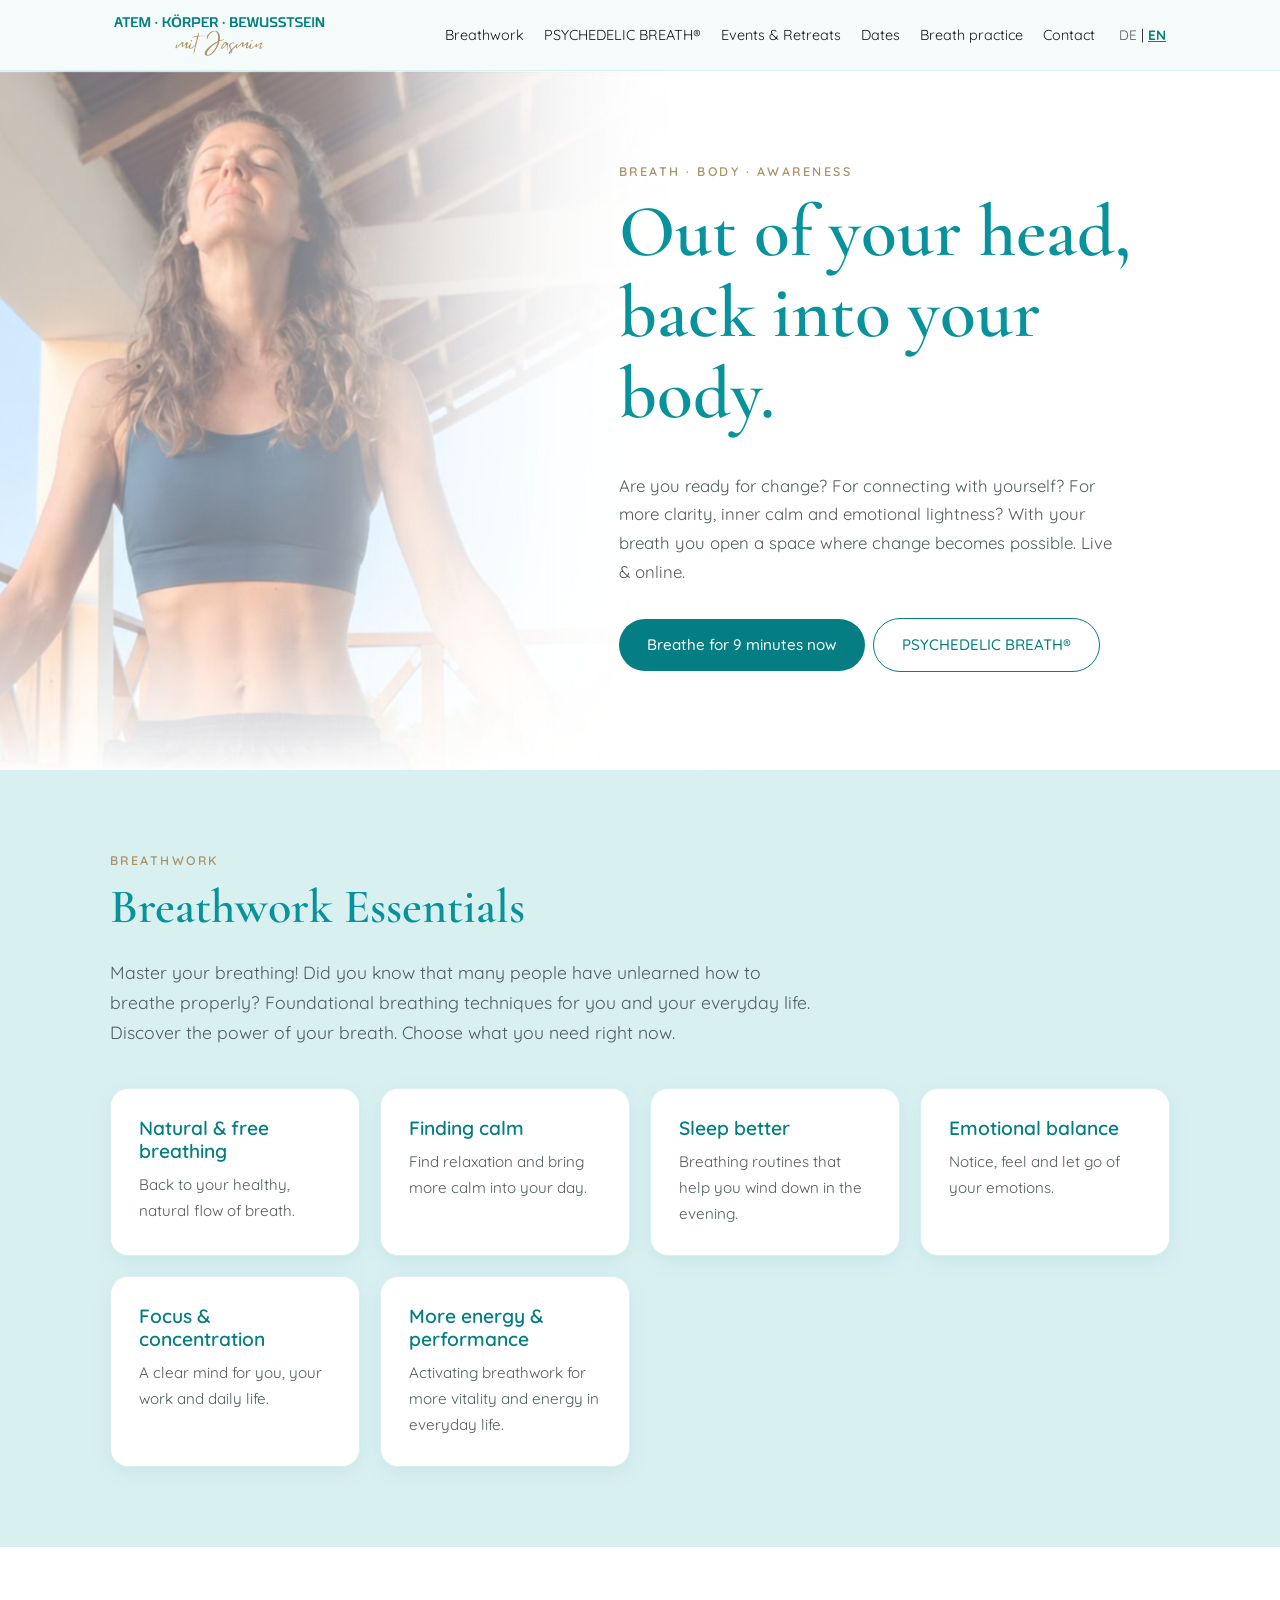
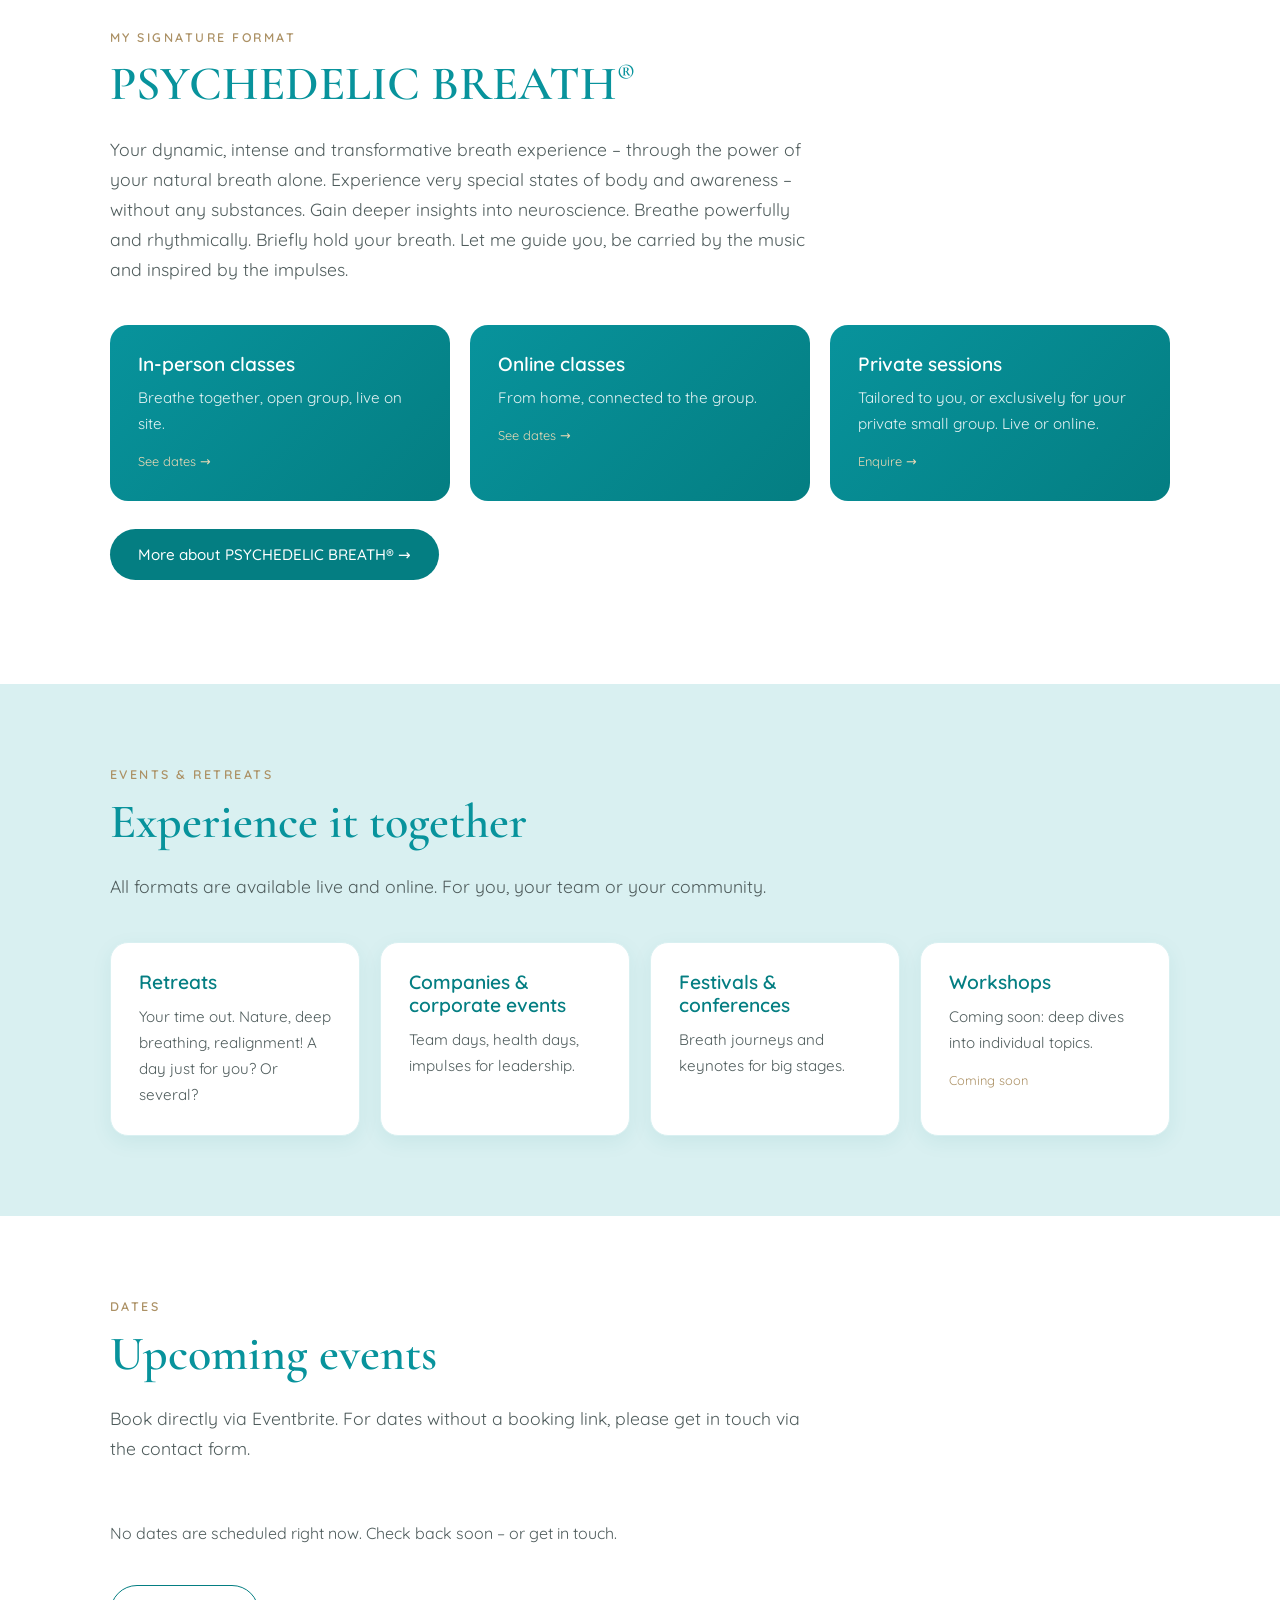
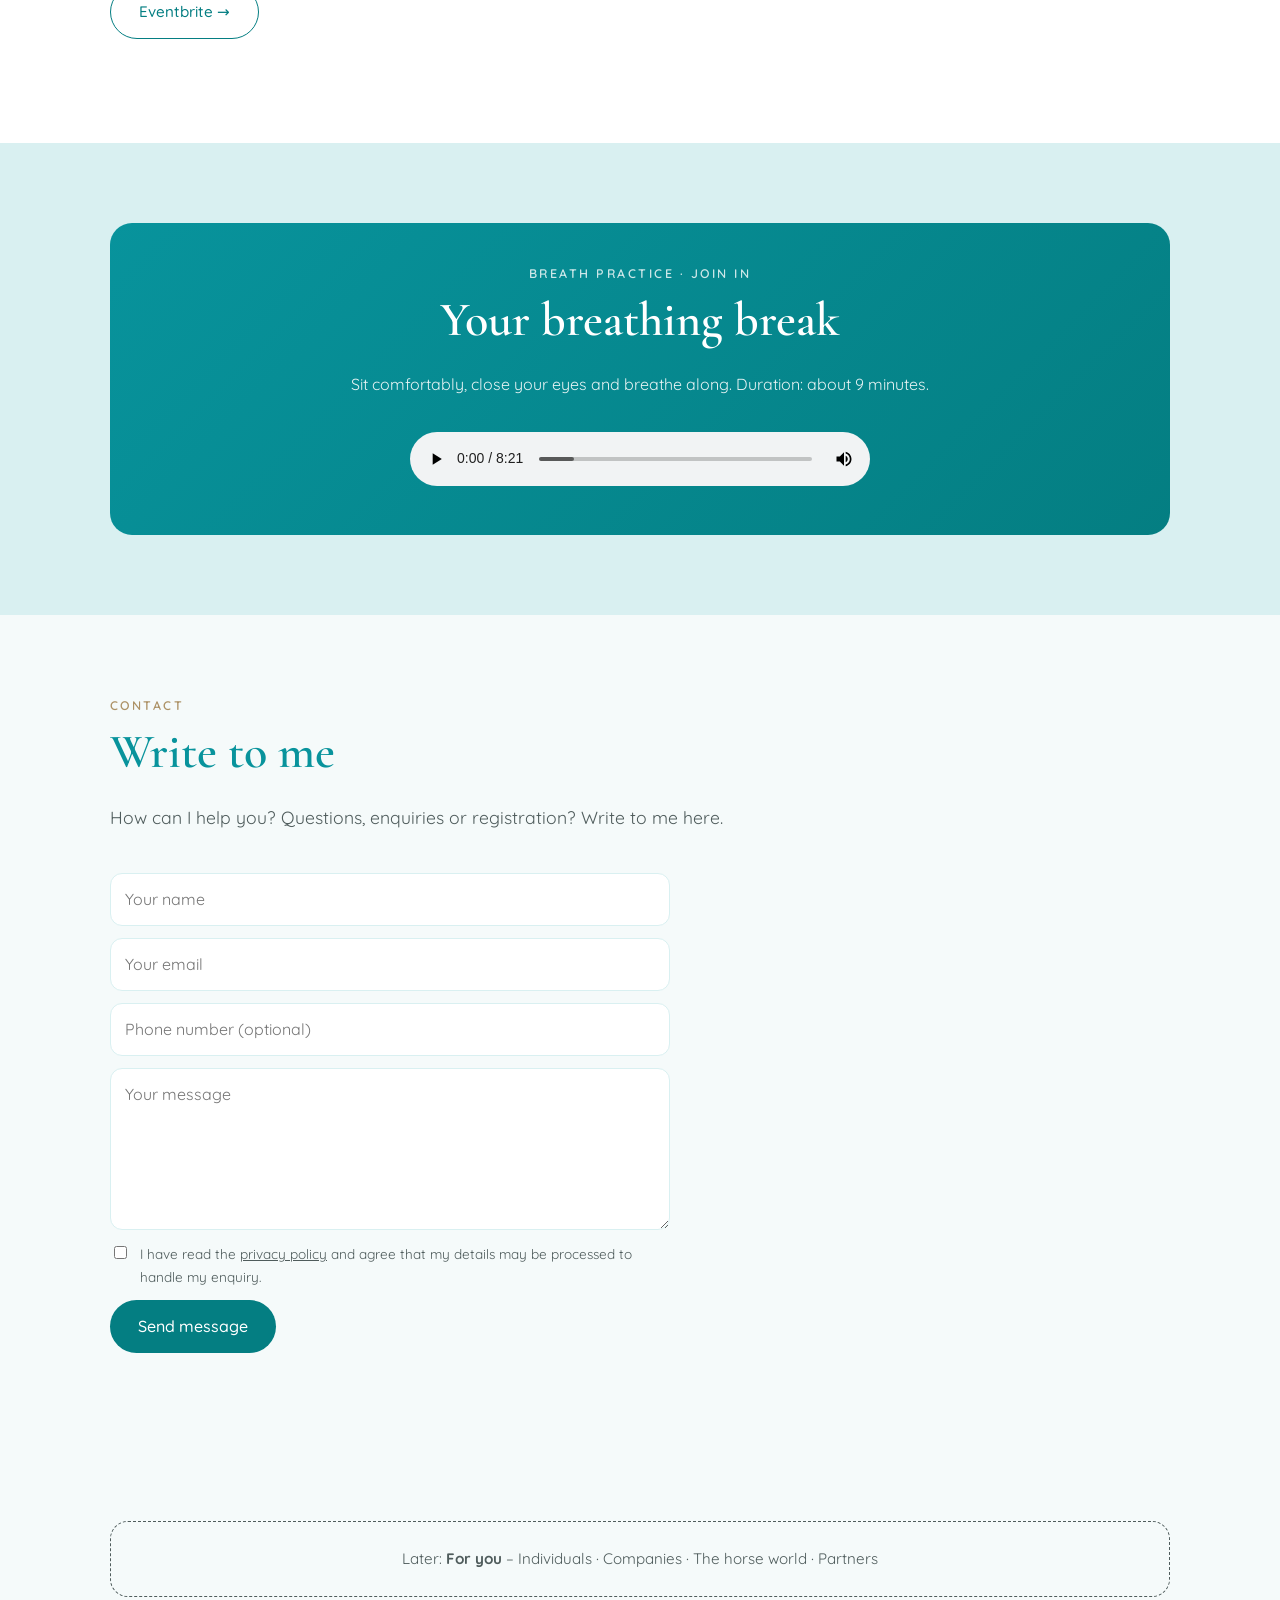
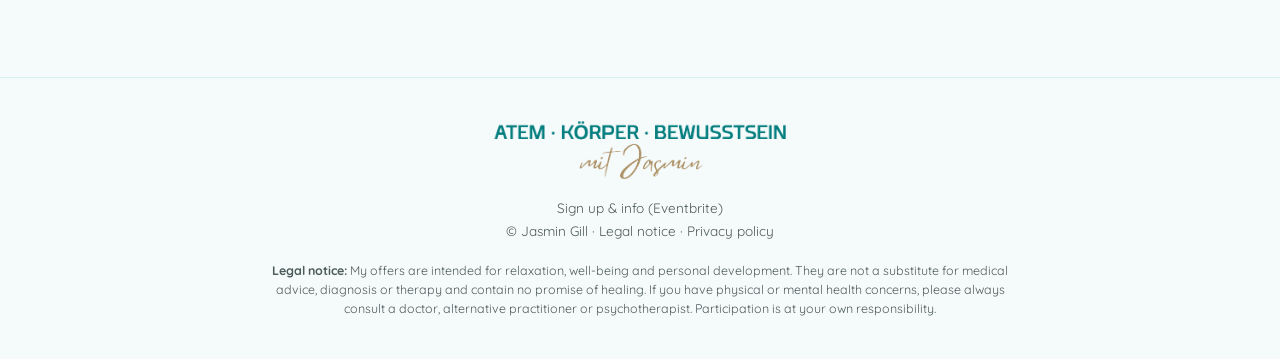
==== index.html @ 80bd42da "Add files via upload" ====
<!DOCTYPE html>
<html lang="de">
<head>
<meta charset="utf-8">
<meta name="viewport" content="width=device-width, initial-scale=1, viewport-fit=cover">
<title>Jasmin Gill · Breathwork & PSYCHEDELIC BREATH®</title>
<link href="https://fonts.googleapis.com/css2?family=Cormorant+Garamond:ital,wght@0,500;0,600;0,700;1,500&family=Quicksand:wght@400;500;600;700&family=Herr+Von+Muellerhoff&display=swap" rel="stylesheet">
<link rel="stylesheet" href="style.css">
</head>
<body>
<header><nav>
  <a href="#top"><img class="logo-img" src="images/logo.svg" alt="Atem · Körper · Bewusstsein mit Jasmin"></a>
  <ul>
    <li><a href="#breathwork" data-i="n1">Breathwork</a></li>
    <li><a href="psychedelic-breath.html">PSYCHEDELIC BREATH®</a></li>
    <li><a href="#events" data-i="n3">Events & Retreats</a></li>
    <li><a href="#termine" data-i="n6">Termine</a></li>
    <li><a href="#atempraxis" data-i="n4">Atempraxis</a></li>
    <li><a href="#kontakt" data-i="n5">Kontakt</a></li>
    <li class="langs"><button data-l="de">DE</button>|<button data-l="en">EN</button></li>
  </ul>
</nav></header>

<div class="herowrap" id="top"><div class="hero"><div>
  <div class="eyebrow" data-i="h0">Atem · Körper · Bewusstsein</div>
  <h1 data-i="h1">Aus dem Kopf zurück<br>in den Körper.</h1>
  <p data-i="h2">Du bist bereit für Veränderung? Für Verbindung mit dir selbst? Für mehr Klarheit, innere Ruhe und emotionale Leichtigkeit? Mit deinem Atem öffnest du einen Raum wo Veränderung möglich wird. Live &amp; online.</p>
  <a class="btn" href="#atempraxis" data-i="h3">Jetzt 9 Minuten atmen</a><a class="btn alt" href="#pb">PSYCHEDELIC BREATH®</a>
</div></div></div>

<div class="band" id="breathwork"><section>
  <div class="eyebrow">Breathwork</div>
  <h2 data-i="b1">Breathwork Essentials</h2>
  <p class="lead" data-i="b2">Meistere deine Atmung! Wusstest du, dass viele Menschen verlernt haben richtig zu atmen? Basis-Atemtechniken für dich und deinen Alltag. Entdecke die Kraft deiner Atmung. Wähle, was du gerade brauchst.</p>
  <div class="grid">
    <a class="card light" href="#"><h3 data-i="c1t">Natürlich &amp; frei atmen</h3><p data-i="c1p">Zurück zu deinem gesunden &amp; natürlichen Atemfluss.</p></a>
    <a class="card light" href="#"><h3 data-i="c2t">Ruhe finden</h3><p data-i="c2p">Mehr Entspannung und Ruhe für deinen Alltag.</p></a>
    <a class="card light" href="#"><h3 data-i="c3t">Besser schlafen</h3><p data-i="c3p">Atemroutinen, die dich am Abend zur Ruhe kommen lassen.</p></a>
    <a class="card light" href="#"><h3 data-i="c4t">Emotionale Balance</h3><p data-i="c4p">Deine Gefühle wahrnehmen, fühlen und loslassen.</p></a>
    <a class="card light" href="#"><h3 data-i="c5t">Fokus &amp; Konzentration</h3><p data-i="c5p">Klarer Kopf für Dich, deine Arbeit und den Alltag.</p></a>
    <a class="card light" href="#"><h3 data-i="c6t">Mehr Energie &amp; Leistung</h3><p data-i="c6p">Aktivierende Atmung für mehr Vitalität und Energie im Alltag.</p></a>
  </div>
</section></div>

<div class="white" id="pb"><section>
  <div class="eyebrow" data-i="p0">Mein Signature-Format</div>
  <h2>PSYCHEDELIC BREATH<sup style="font-size:.5em">®</sup></h2>
  <p class="lead" data-i="p1">Dein dynamisches, intensives &amp; transformierendes Atemerlebnis – nur durch die Kraft Deines natürlichen Atems. Ohne Substanzen ganz besondere Körper- &amp; Bewusstseinszustände erleben. Erfahre tiefere Einblicke in die Neurowissenschaft. Atme kraftvoll &amp; rhythmisch. Halte den Atem kurz an. Lass dich von mir führen, von der Musik tragen &amp; den Impulsen inspirieren.</p>
  <div class="grid">
    <a class="card" href="psychedelic-breath.html"><h3 data-i="p2t">In-Person Klassen</h3><p data-i="p2p">Gemeinsam atmen, offene Gruppe, live vor Ort.</p><small data-i="p2s">Termine ansehen →</small></a>
    <a class="card" href="psychedelic-breath.html"><h3 data-i="p3t">Online Klassen</h3><p data-i="p3p">Von zu Hause, mit der Gruppe verbunden.</p><small data-i="p3s">Termine ansehen →</small></a>
    <a class="card" href="psychedelic-breath.html"><h3 data-i="p4t">Private Sessions</h3><p data-i="p4p">Ganz auf dich zugeschnitten oder exklusiv für deine private Kleingruppe. Live oder online.</p><small data-i="p4s">Anfragen →</small></a>
  </div>
<p style="margin-top:28px"><a class="btn" href="psychedelic-breath.html" data-i="pm">Mehr zu PSYCHEDELIC BREATH® →</a></p>
</section></div>

<div class="band" id="events"><section>
  <div class="eyebrow" data-i="e0">Events & Retreats</div>
  <h2 data-i="e1">Gemeinsam erleben</h2>
  <p class="lead" data-i="e2">Alle Formate gibt es live und online. Für dich, dein Team oder deine Community.</p>
  <div class="grid">
    <a class="card light" href="#"><h3>Retreats</h3><p data-i="e3">Deine Auszeit. Natur, tiefes Atmen, Neuausrichtung! Ein Tag nur für Dich! Oder gleich mehrere?</p></a>
    <a class="card light" href="#"><h3 data-i="e4t">Unternehmen &amp; Firmen-Events</h3><p data-i="e4p">Teamtage, Gesundheitstage, Impulse für Führung.</p></a>
    <a class="card light" href="#"><h3 data-i="e5t">Festivals &amp; Konferenzen</h3><p data-i="e5p">Atemreisen und Keynotes für große Bühnen.</p></a>
    <a class="card light" href="#"><h3>Workshops</h3><p data-i="e6p">Bald: Vertiefungen zu einzelnen Themen.</p><small data-i="e6s">Demnächst</small></a>
  </div>
</section></div>

<div class="white" id="termine"><section>
  <div class="eyebrow" data-i="t0">Termine</div>
  <h2 data-i="t1">Nächste Veranstaltungen</h2>
  <p class="lead" data-i="t2">Buchen kannst du direkt über Eventbrite. Bei Terminen ohne Buchungslink melde dich über das Kontaktformular.</p>
  <div class="termine" id="termine-list"></div>
  <p style="margin-top:22px"><a class="btn alt" href="https://jasmingill.eventbrite.com" target="_blank" rel="noopener">Eventbrite →</a></p>
</section></div>

<div class="band" id="atempraxis"><section>
  <div class="player">
    <div class="eyebrow" style="color:#fff;opacity:.8" data-i="a0">Atempraxis · Zum Mitmachen</div>
    <h2 data-i="a1">Deine Atempause</h2>
    <p data-i="a2">Setz dich bequem hin, schließe die Augen und atme mit. Dauer: ca. 9 Minuten.</p>
    <!-- Datei atempause.mp3 ins Repository hochladen -->
    <audio id="au" controls controlsList="nodownload noplaybackrate" oncontextmenu="return false" preload="none" src="atempause.mp3"></audio>
  </div>
</section></div>

<section id="kontakt">
  <div class="eyebrow" data-i="k0">Kontakt</div>
  <h2 data-i="k0b">Schreib mir</h2>
  <p class="lead" data-i="k1">Wie kann ich dir helfen? Fragen, Anfragen oder Anmeldung? Schreib mir hier.</p>
  <!-- Formular-Dienst: ersetze DEINE-FORM-ID (siehe Anleitung im Chat) -->
  <form class="kontakt" action="https://formspree.io/f/DEINE-FORM-ID" method="POST">
    <input name="name" required data-ph="Dein Name" data-ph-en="Your name" placeholder="Dein Name">
    <input name="email" type="email" required data-ph="Deine E-Mail" data-ph-en="Your email" placeholder="Deine E-Mail">
    <input name="phone" type="tel" data-ph="Telefonnummer (optional)" data-ph-en="Phone number (optional)" placeholder="Telefonnummer (optional)">
    <textarea id="msg" name="message" rows="5" required data-ph="Deine Nachricht" data-ph-en="Your message" placeholder="Deine Nachricht"></textarea>
    <label class="consent"><input type="checkbox" name="consent" required><span data-i="k5">Ich habe die <a href="datenschutz.html">Datenschutzerklärung</a> gelesen und bin damit einverstanden, dass meine Angaben zur Bearbeitung meiner Anfrage verarbeitet werden.</span></label>
    <button class="btn" type="submit" data-i="k4">Nachricht senden</button>
  </form>
</section>

<section><div class="later" data-i="l0">Später: <strong>Für dich</strong> – Privatpersonen · Unternehmen · Pferdewelt · Partner</div></section>

<footer>
  <img class="logo-img" src="images/logo.svg" alt="Atem · Körper · Bewusstsein mit Jasmin">
  <a href="https://jasmingill.eventbrite.com" data-i="f1">Anmelden &amp; Infos (Eventbrite)</a><br>
  © Jasmin Gill · <a href="impressum.html" data-i="fi">Impressum</a> · <a href="datenschutz.html" data-i="fd">Datenschutz</a>
  <p class="disclaimer" data-i="dis"><strong>Rechtlicher Hinweis:</strong> Meine Angebote dienen der Entspannung, dem Wohlbefinden und der persönlichen Weiterentwicklung. Sie ersetzen keine medizinische Beratung, Diagnose oder Therapie und enthalten kein Heilversprechen. Bei körperlichen oder psychischen Beschwerden wende dich bitte an eine Ärztin / einen Arzt, Heilpraktiker/in oder Psychotherapeut/in. Die Teilnahme erfolgt in Eigenverantwortung.</p>
</footer>

<script>
window.EN={
n1:"Breathwork",n3:"Events & Retreats",n4:"Breath practice",n5:"Contact",
h0:"Breath · Body · Awareness",h1:"Out of your head,<br>back into your body.",
h2:"Are you ready for change? For connecting with yourself? For more clarity, inner calm and emotional lightness? With your breath you open a space where change becomes possible. Live &amp; online.",
h3:"Breathe for 9 minutes now",
b1:"Breathwork Essentials",b2:"Master your breathing! Did you know that many people have unlearned how to breathe properly? Foundational breathing techniques for you and your everyday life. Discover the power of your breath. Choose what you need right now.",
c1t:"Natural &amp; free breathing",c1p:"Back to your healthy, natural flow of breath.",
c2t:"Finding calm",c2p:"Find relaxation and bring more calm into your day.",
c3t:"Sleep better",c3p:"Breathing routines that help you wind down in the evening.",
c4t:"Emotional balance",c4p:"Notice, feel and let go of your emotions.",
c5t:"Focus &amp; concentration",c5p:"A clear mind for you, your work and daily life.",
c6t:"More energy &amp; performance",c6p:"Activating breathwork for more vitality and energy in everyday life.",
p0:"My signature format",
p1:"Your dynamic, intense and transformative breath experience – through the power of your natural breath alone. Experience very special states of body and awareness – without any substances. Gain deeper insights into neuroscience. Breathe powerfully and rhythmically. Briefly hold your breath. Let me guide you, be carried by the music and inspired by the impulses.",
p2t:"In-person classes",p2p:"Breathe together, open group, live on site.",p2s:"See dates →",
p3t:"Online classes",p3p:"From home, connected to the group.",p3s:"See dates →",
p4t:"Private sessions",p4p:"Tailored to you, or exclusively for your private small group. Live or online.",p4s:"Enquire →",
e0:"Events & Retreats",e1:"Experience it together",e2:"All formats are available live and online. For you, your team or your community.",
e3:"Your time out. Nature, deep breathing, realignment! A day just for you? Or several?",
e4t:"Companies &amp; corporate events",e4p:"Team days, health days, impulses for leadership.",
e5t:"Festivals &amp; conferences",e5p:"Breath journeys and keynotes for big stages.",
e6p:"Coming soon: deep dives into individual topics.",e6s:"Coming soon",
a0:"Breath practice · Join in",a1:"Your breathing break",a2:"Sit comfortably, close your eyes and breathe along. Duration: about 9 minutes.",
l0:"Later: <strong>For you</strong> – Individuals · Companies · The horse world · Partners",
f1:"Sign up &amp; info (Eventbrite)",f2:"Legal notice · Privacy",
k0b:"Write to me",n6:"Dates",t0:"Dates",t1:"Upcoming events",t2:"Book directly via Eventbrite. For dates without a booking link, please get in touch via the contact form.",
k0:"Contact",k1:"How can I help you? Questions, enquiries or registration? Write to me here.",k4:"Send message",pm:"More about PSYCHEDELIC BREATH® →",dis:"<strong>Legal notice:</strong> My offers are intended for relaxation, well-being and personal development. They are not a substitute for medical advice, diagnosis or therapy and contain no promise of healing. If you have physical or mental health concerns, please always consult a doctor, alternative practitioner or psychotherapist. Participation is at your own responsibility.",fi:"Legal notice",fd:"Privacy policy",k5:"I have read the <a href=\"datenschutz.html\">privacy policy</a> and agree that my details may be processed to handle my enquiry."};
</script>
<script src="termine.js"></script>
<script src="app.js"></script>
</body>
</html>
---- style.css ----
/* === FARBEN & SCHRIFTEN HIER ANPASSEN === */
:root{
  --bg:#F5FAFA; --card:#FFFFFF; --text:#191919; --muted:#4F5C5C;
  --main:#02b8c4; --primary:#047e82; --second:#08939c; --accent:#ac9165; --soft:#D9F0F1;
  --f-head:'Cormorant Garamond',Georgia,serif; --f-body:Quicksand,system-ui,sans-serif; --f-script:'Herr Von Muellerhoff','Brush Script MT',cursive;
  box-sizing:border-box; padding-top:env(safe-area-inset-top,0px); padding-bottom:env(safe-area-inset-bottom,0px);
}
@media (prefers-color-scheme:dark){:root:not([data-theme="light"]){--bg:#0F1616;--card:#182121;--text:#EAF2F2;--muted:#9DB0AF;--primary:#3CC6D2;--second:#02b8c4;--accent:#C9AE7D;--soft:#1F2C2D}}
:root[data-theme="dark"]{--bg:#0F1616;--card:#182121;--text:#EAF2F2;--muted:#9DB0AF;--primary:#3CC6D2;--second:#02b8c4;--accent:#C9AE7D;--soft:#1F2C2D}
html{scroll-behavior:smooth;scroll-padding-top:80px}
*{box-sizing:border-box}
body{margin:0;background:var(--bg);color:var(--text);font-family:var(--f-body);line-height:1.7}
h1,h2{font-family:var(--f-head);font-weight:600;color:var(--second);line-height:1.1;margin:0 0 .5em}
h3{font-family:var(--f-body);font-weight:600;line-height:1.2;margin:0 0 .5em}
h1{font-size:clamp(2.6rem,7vw,4.6rem)} h2{font-size:clamp(2rem,4.5vw,3rem)} h3{font-size:1.2rem}
a{color:inherit;text-decoration:none}
header{position:sticky;top:env(safe-area-inset-top,0px);z-index:9;background:var(--bg);border-bottom:1px solid var(--soft)}
nav{max-width:1100px;margin:auto;padding:12px 20px;display:flex;justify-content:space-between;align-items:center;gap:16px;flex-wrap:wrap}
/* LOGO-PLATZHALTER: später durch <img src="logo.svg" alt="Jasmin Gill"> ersetzen */
.lockup{display:flex;flex-direction:column;align-items:flex-start;line-height:1}
.lockup b{font-size:.62rem;font-weight:600;letter-spacing:.22em;color:var(--second)}
.lockup i{font-family:var(--f-script);font-style:normal;font-size:2.4rem;color:var(--accent);margin-top:0}
nav ul{display:flex;gap:20px;list-style:none;margin:0;padding:0;font-size:.9rem;flex-wrap:wrap;align-items:center}
nav ul a:hover{color:var(--accent)}
.langs button{background:none;border:0;font:inherit;font-size:.85rem;color:var(--muted);cursor:pointer;padding:2px 4px}
.langs button.on{color:var(--primary);font-weight:700;text-decoration:underline}
section{max-width:1100px;margin:auto;padding:80px 20px}
.herowrap{background:#fff url(images/hero.jpg) left center/cover no-repeat}
.hero{max-width:1100px;margin:auto;padding:90px 20px;min-height:540px;display:flex;justify-content:flex-end;align-items:center}
.hero>div{width:52%}
.hero h1{color:#08939c}.hero p{color:#4F5C5C;max-width:500px;margin:0 0 32px;font-size:1.05rem}
@media(max-width:760px){.herowrap{background-size:auto 340px;background-position:left top}.hero{display:block;padding-top:310px}.hero>div{width:100%}}
.btn{display:inline-block;background:var(--primary);color:#fff;padding:13px 28px;border-radius:40px;font-weight:500;font-size:.95rem;margin:0 8px 8px 0}
.btn.alt{background:none;border:1px solid var(--primary);color:var(--primary)}
.eyebrow{text-transform:uppercase;letter-spacing:.2em;font-size:.78rem;font-weight:600;color:var(--accent);margin-bottom:10px}
.grid{display:grid;gap:20px;grid-template-columns:repeat(auto-fit,minmax(240px,1fr))}
.card{background:linear-gradient(135deg,#08939c,#047e82);color:#fff;border-radius:18px;padding:28px}
.card h3{color:#fff}
.card p{color:rgba(255,255,255,.9);margin:0;font-size:.95rem}
.card small{display:block;margin-top:14px;color:#EAD9B5;font-size:.8rem}
.band{background:var(--soft)}
.white{background:var(--card)}
.card.light{background:var(--card);color:var(--text);border:1px solid var(--soft);box-shadow:0 6px 20px rgba(4,126,130,.08)}
.card.light h3{color:var(--primary)}.card.light p{color:var(--muted)}.card.light small{color:var(--accent)}
.lead{font-family:var(--f-body);font-size:1.1rem;max-width:700px;color:var(--muted);margin-bottom:40px}
.player{background:linear-gradient(135deg,#08939c,#047e82);color:#fff;border-radius:22px;padding:40px;text-align:center}
.player h2{color:#fff}.player p{opacity:.9}
.player audio{width:100%;max-width:460px;margin-top:18px}
.later{border:1px dashed var(--muted);border-radius:18px;padding:24px;text-align:center;color:var(--muted);font-size:.95rem}
footer{text-align:center;padding:40px 20px;color:var(--muted);font-size:.85rem;border-top:1px solid var(--soft)}
footer .lockup{align-items:center;margin-bottom:14px}

.logo-img{height:46px;width:auto;display:block}
@media(prefers-color-scheme:dark){:root:not([data-theme="light"]) .logo-img{background:#F5FAFA;padding:6px 10px;border-radius:10px}}
footer .logo-img{height:64px;margin:0 auto 14px}
.termine{display:grid;gap:14px}
.termin{display:flex;gap:18px;align-items:center;justify-content:space-between;flex-wrap:wrap;background:var(--card);border:1px solid var(--soft);border-radius:16px;padding:18px 22px}
.termin .d{font-weight:700;color:var(--primary);min-width:150px}.termin .d small{font-weight:400;color:var(--muted)}
.termin .t{flex:1;min-width:200px}.termin .t small{color:var(--muted);display:block}
.tag{display:inline-block;font-size:.7rem;letter-spacing:.08em;text-transform:uppercase;border:1px solid var(--accent);color:var(--accent);border-radius:20px;padding:1px 10px;margin-left:8px}
.btn.sm{padding:9px 20px;font-size:.85rem;margin:0}
.empty{color:var(--muted)}
form.kontakt{display:grid;gap:12px;max-width:560px}
form.kontakt input,form.kontakt textarea{font:inherit;padding:12px 14px;border:1px solid var(--soft);border-radius:12px;background:var(--card);color:var(--text)}
form.kontakt button{border:0;cursor:pointer;justify-self:start;font:inherit;font-weight:500}
.pagehead{background:linear-gradient(135deg,#08939c,#047e82);color:#fff;text-align:center;padding:90px 20px}
.pagehead h1{color:#fff;margin-bottom:.3em}.pagehead p{max-width:640px;margin:0 auto;font-size:1.1rem;opacity:.95}
.pagehead .eyebrow{color:#EAD9B5}
.quote{font-family:var(--f-head);font-size:1.7rem;color:var(--second);max-width:760px;line-height:1.35;margin:0 0 28px}
.prose{max-width:760px}.prose p{font-size:1.05rem;margin:0 0 1em}
.checks{list-style:none;padding:0;margin:0;display:grid;gap:14px;grid-template-columns:repeat(auto-fit,minmax(280px,1fr))}
.checks li{background:var(--card);border:1px solid var(--soft);border-radius:14px;padding:16px 18px 16px 50px;position:relative}
.checks li:before{content:"";position:absolute;left:20px;top:24px;width:14px;height:14px;border-radius:50%;background:var(--main)}
.note{border-left:4px solid var(--accent);background:var(--card);padding:18px 22px;border-radius:0 14px 14px 0;margin-top:30px;max-width:760px}

form.kontakt .consent{display:flex;gap:10px;align-items:flex-start;font-size:.85rem;color:var(--muted)}
form.kontakt .consent input{margin-top:4px;flex:none}
form.kontakt .consent a{text-decoration:underline}
.contra{background:var(--card);border:1px solid var(--accent);border-radius:18px;padding:30px;max-width:760px}
.contra ul{margin:14px 0;padding-left:20px}.contra li{padding:3px 0}
.disclaimer{max-width:760px;margin:18px auto 0;font-size:.78rem;line-height:1.55;color:var(--muted)}
.legal{max-width:760px}.legal h1{font-size:2.4rem}.legal h2{font-size:1.4rem;margin-top:1.8em}.legal h3{font-size:1.05rem;margin:1.2em 0 .3em;color:var(--text)}
.legal p,.legal li{font-size:.97rem}.legal mark{background:#fff3b0;color:#191919;padding:0 4px;border-radius:4px}
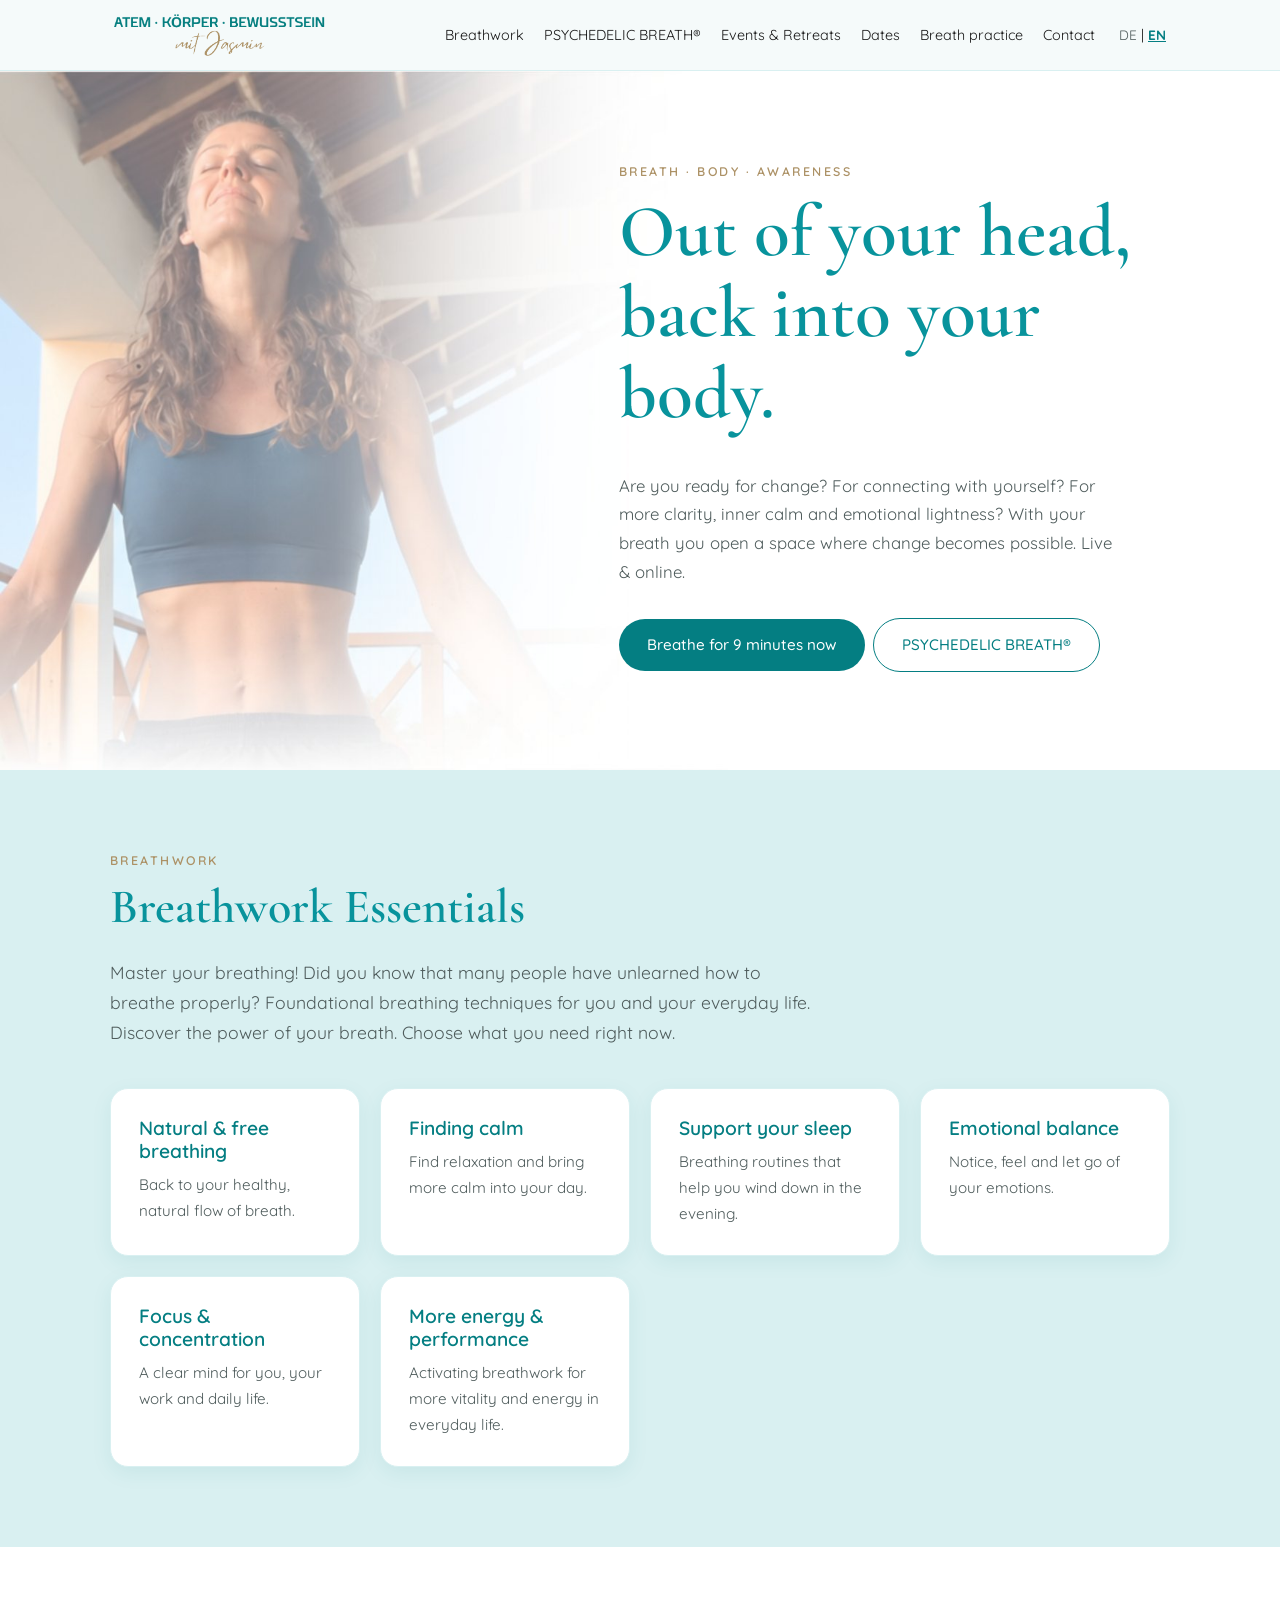
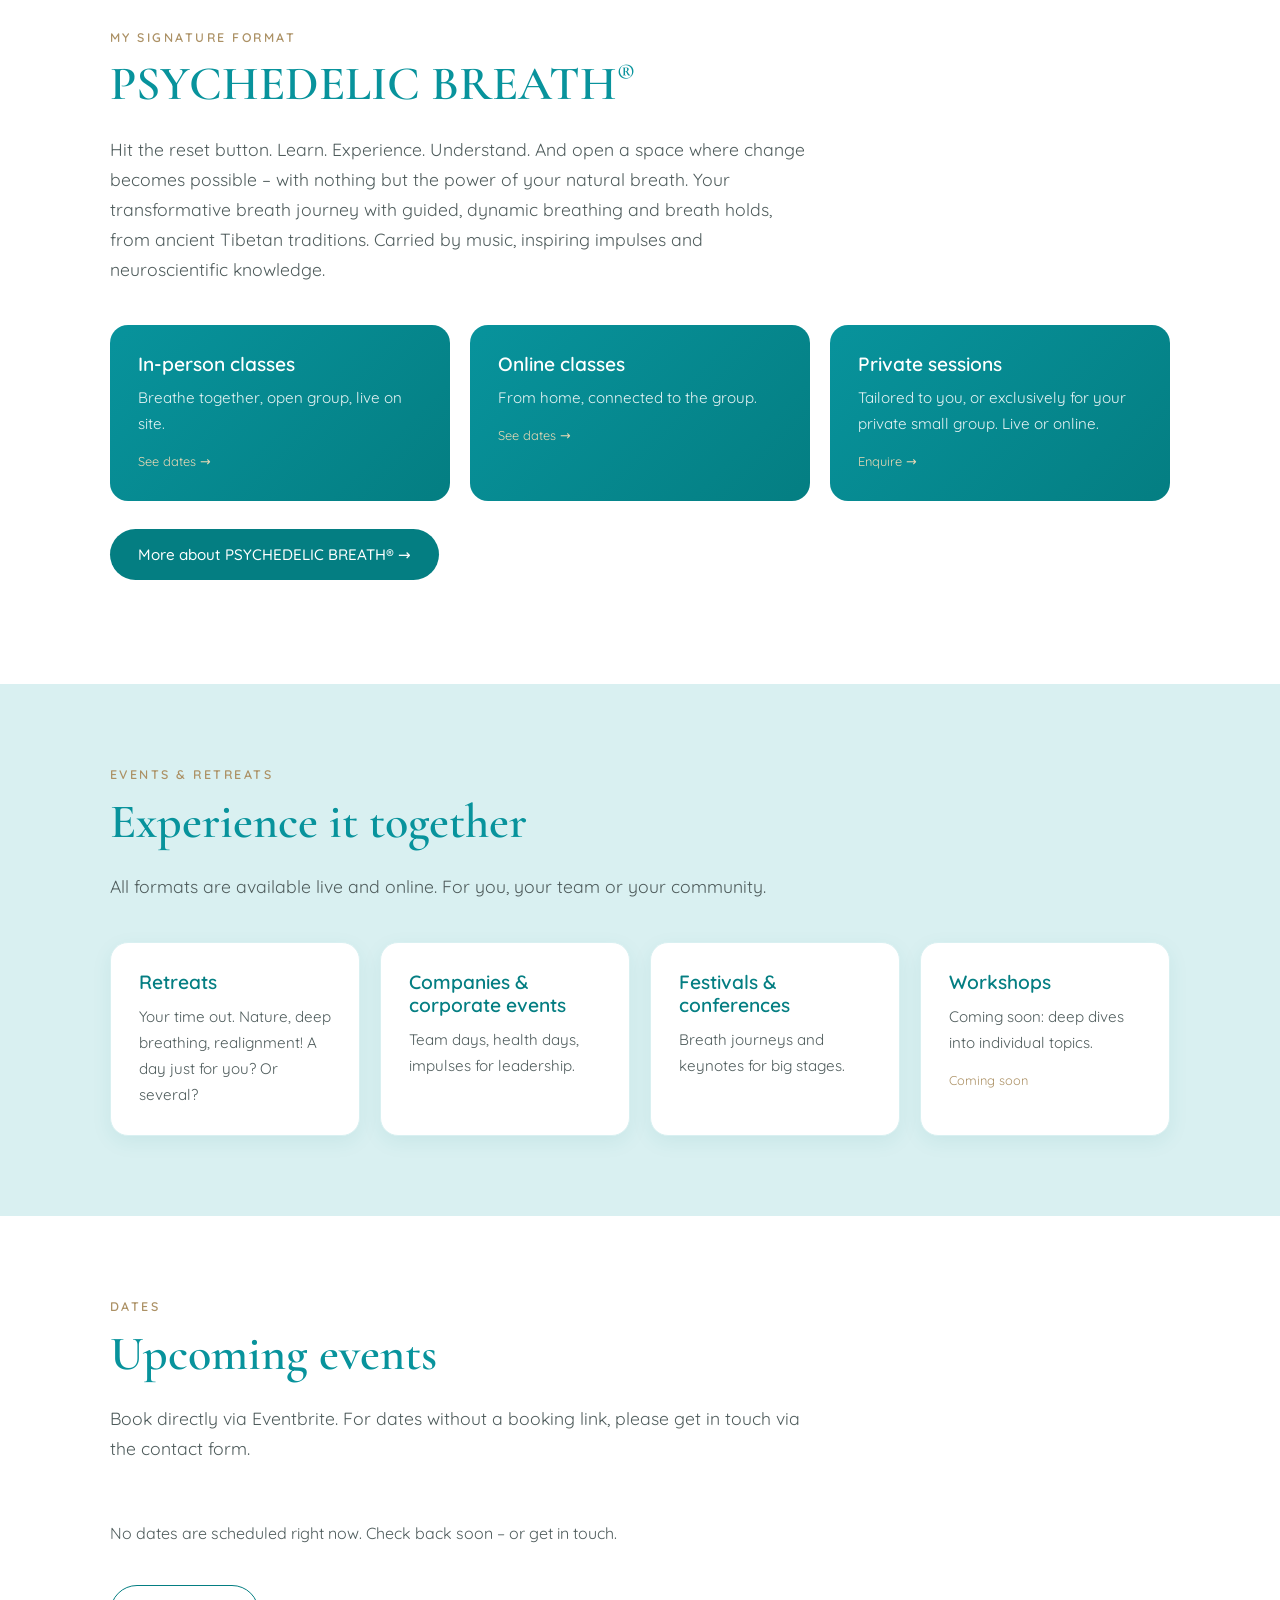
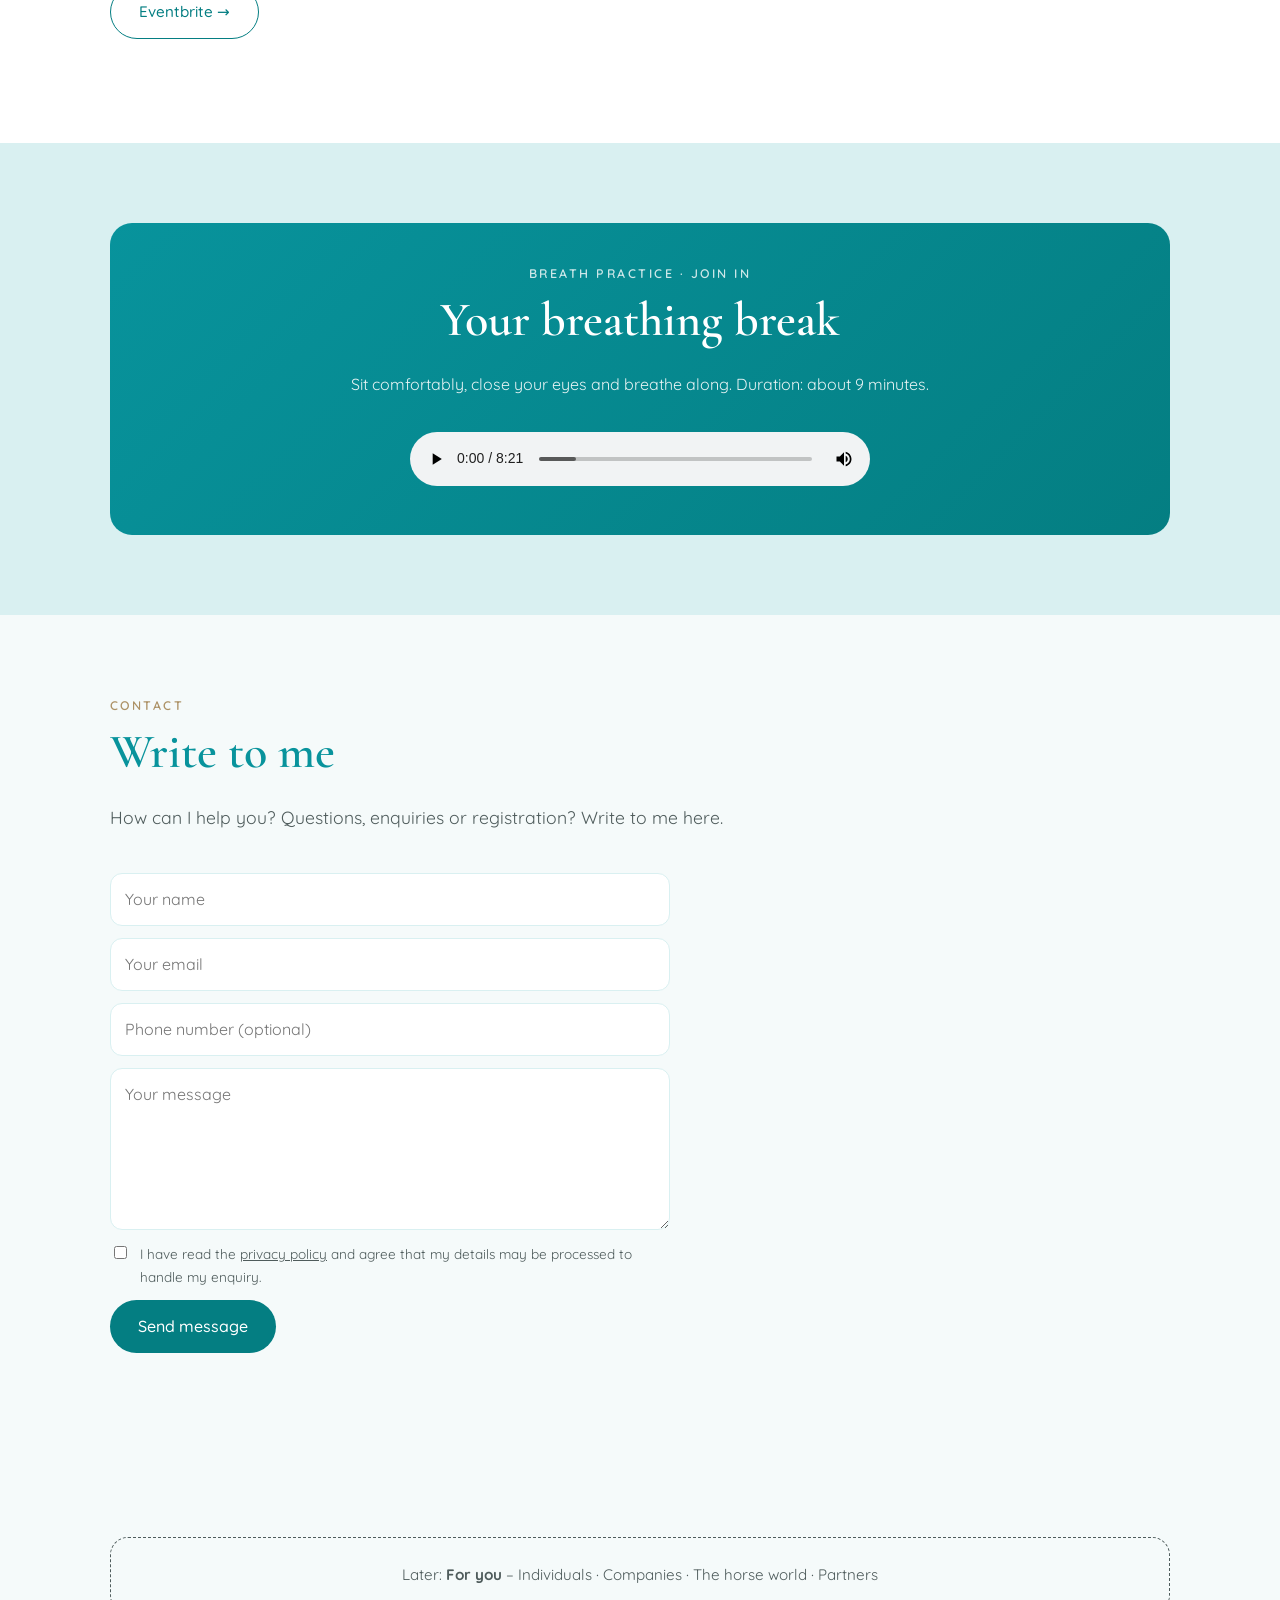
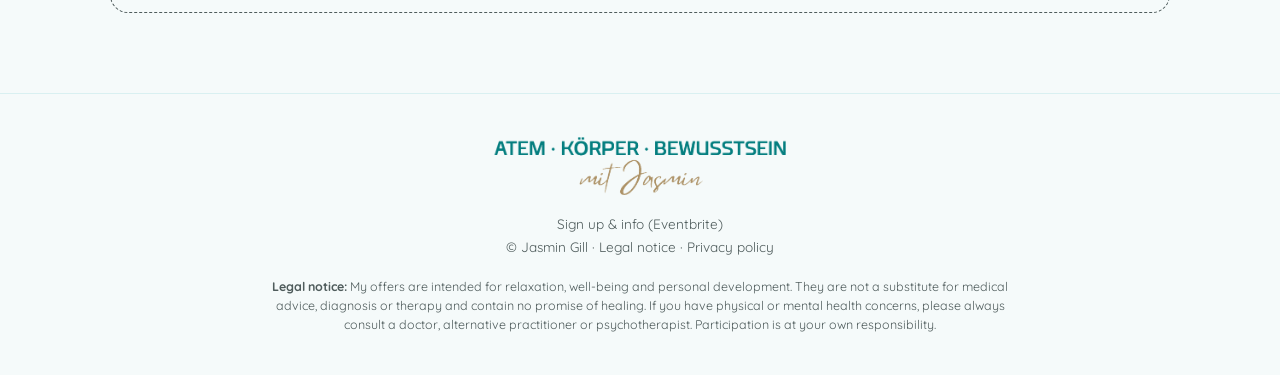
==== commit d503cd09: "Add files via upload" ====
--- a/index.html
+++ b/index.html
@@ -4,7 +4,6 @@
 <meta charset="utf-8">
 <meta name="viewport" content="width=device-width, initial-scale=1, viewport-fit=cover">
 <title>Jasmin Gill · Breathwork & PSYCHEDELIC BREATH®</title>
-<link href="https://fonts.googleapis.com/css2?family=Cormorant+Garamond:ital,wght@0,500;0,600;0,700;1,500&family=Quicksand:wght@400;500;600;700&family=Herr+Von+Muellerhoff&display=swap" rel="stylesheet">
 <link rel="stylesheet" href="style.css">
 </head>
 <body>
@@ -35,7 +34,7 @@
   <div class="grid">
     <a class="card light" href="#"><h3 data-i="c1t">Natürlich &amp; frei atmen</h3><p data-i="c1p">Zurück zu deinem gesunden &amp; natürlichen Atemfluss.</p></a>
     <a class="card light" href="#"><h3 data-i="c2t">Ruhe finden</h3><p data-i="c2p">Mehr Entspannung und Ruhe für deinen Alltag.</p></a>
-    <a class="card light" href="#"><h3 data-i="c3t">Besser schlafen</h3><p data-i="c3p">Atemroutinen, die dich am Abend zur Ruhe kommen lassen.</p></a>
+    <a class="card light" href="#"><h3 data-i="c3t">Schlaf unterstützen</h3><p data-i="c3p">Atemroutinen, die dich am Abend zur Ruhe kommen lassen.</p></a>
     <a class="card light" href="#"><h3 data-i="c4t">Emotionale Balance</h3><p data-i="c4p">Deine Gefühle wahrnehmen, fühlen und loslassen.</p></a>
     <a class="card light" href="#"><h3 data-i="c5t">Fokus &amp; Konzentration</h3><p data-i="c5p">Klarer Kopf für Dich, deine Arbeit und den Alltag.</p></a>
     <a class="card light" href="#"><h3 data-i="c6t">Mehr Energie &amp; Leistung</h3><p data-i="c6p">Aktivierende Atmung für mehr Vitalität und Energie im Alltag.</p></a>
@@ -45,7 +44,7 @@
 <div class="white" id="pb"><section>
   <div class="eyebrow" data-i="p0">Mein Signature-Format</div>
   <h2>PSYCHEDELIC BREATH<sup style="font-size:.5em">®</sup></h2>
-  <p class="lead" data-i="p1">Dein dynamisches, intensives &amp; transformierendes Atemerlebnis – nur durch die Kraft Deines natürlichen Atems. Ohne Substanzen ganz besondere Körper- &amp; Bewusstseinszustände erleben. Erfahre tiefere Einblicke in die Neurowissenschaft. Atme kraftvoll &amp; rhythmisch. Halte den Atem kurz an. Lass dich von mir führen, von der Musik tragen &amp; den Impulsen inspirieren.</p>
+  <p class="lead" data-i="p1">Drück den Reset-Knopf. Lerne. Erlebe. Verstehe. Und öffne einen Raum, wo Veränderung möglich wird – nur mit der Kraft deines natürlichen Atems. Deine transformative Atemreise mit geführter, dynamischer Atmung und Atemanhalten, aus alten tibetischen Traditionen. Getragen von Musik, inspirierenden Impulsen und neurowissenschaftlichem Wissen.</p>
   <div class="grid">
     <a class="card" href="psychedelic-breath.html"><h3 data-i="p2t">In-Person Klassen</h3><p data-i="p2p">Gemeinsam atmen, offene Gruppe, live vor Ort.</p><small data-i="p2s">Termine ansehen →</small></a>
     <a class="card" href="psychedelic-breath.html"><h3 data-i="p3t">Online Klassen</h3><p data-i="p3p">Von zu Hause, mit der Gruppe verbunden.</p><small data-i="p3s">Termine ansehen →</small></a>
@@ -88,14 +87,16 @@
   <div class="eyebrow" data-i="k0">Kontakt</div>
   <h2 data-i="k0b">Schreib mir</h2>
   <p class="lead" data-i="k1">Wie kann ich dir helfen? Fragen, Anfragen oder Anmeldung? Schreib mir hier.</p>
-  <!-- Formular-Dienst: ersetze DEINE-FORM-ID (siehe Anleitung im Chat) -->
-  <form class="kontakt" action="https://formspree.io/f/DEINE-FORM-ID" method="POST">
+  <form class="kontakt" action="https://formspree.io/f/mwlpdydz" method="POST">
+    <input type="hidden" name="_subject" value="Anfrage über die Webseite">
+    <input type="text" name="_gotcha" tabindex="-1" autocomplete="off" style="display:none">
     <input name="name" required data-ph="Dein Name" data-ph-en="Your name" placeholder="Dein Name">
     <input name="email" type="email" required data-ph="Deine E-Mail" data-ph-en="Your email" placeholder="Deine E-Mail">
     <input name="phone" type="tel" data-ph="Telefonnummer (optional)" data-ph-en="Phone number (optional)" placeholder="Telefonnummer (optional)">
     <textarea id="msg" name="message" rows="5" required data-ph="Deine Nachricht" data-ph-en="Your message" placeholder="Deine Nachricht"></textarea>
     <label class="consent"><input type="checkbox" name="consent" required><span data-i="k5">Ich habe die <a href="datenschutz.html">Datenschutzerklärung</a> gelesen und bin damit einverstanden, dass meine Angaben zur Bearbeitung meiner Anfrage verarbeitet werden.</span></label>
     <button class="btn" type="submit" data-i="k4">Nachricht senden</button>
+    <p id="fmsg" class="fmsg" role="status"></p>
   </form>
 </section>
 
@@ -117,12 +118,12 @@
 b1:"Breathwork Essentials",b2:"Master your breathing! Did you know that many people have unlearned how to breathe properly? Foundational breathing techniques for you and your everyday life. Discover the power of your breath. Choose what you need right now.",
 c1t:"Natural &amp; free breathing",c1p:"Back to your healthy, natural flow of breath.",
 c2t:"Finding calm",c2p:"Find relaxation and bring more calm into your day.",
-c3t:"Sleep better",c3p:"Breathing routines that help you wind down in the evening.",
+c3t:"Support your sleep",c3p:"Breathing routines that help you wind down in the evening.",
 c4t:"Emotional balance",c4p:"Notice, feel and let go of your emotions.",
 c5t:"Focus &amp; concentration",c5p:"A clear mind for you, your work and daily life.",
 c6t:"More energy &amp; performance",c6p:"Activating breathwork for more vitality and energy in everyday life.",
 p0:"My signature format",
-p1:"Your dynamic, intense and transformative breath experience – through the power of your natural breath alone. Experience very special states of body and awareness – without any substances. Gain deeper insights into neuroscience. Breathe powerfully and rhythmically. Briefly hold your breath. Let me guide you, be carried by the music and inspired by the impulses.",
+p1:"Hit the reset button. Learn. Experience. Understand. And open a space where change becomes possible – with nothing but the power of your natural breath. Your transformative breath journey with guided, dynamic breathing and breath holds, from ancient Tibetan traditions. Carried by music, inspiring impulses and neuroscientific knowledge.",
 p2t:"In-person classes",p2p:"Breathe together, open group, live on site.",p2s:"See dates →",
 p3t:"Online classes",p3p:"From home, connected to the group.",p3s:"See dates →",
 p4t:"Private sessions",p4p:"Tailored to you, or exclusively for your private small group. Live or online.",p4s:"Enquire →",
@@ -135,7 +136,7 @@
 l0:"Later: <strong>For you</strong> – Individuals · Companies · The horse world · Partners",
 f1:"Sign up &amp; info (Eventbrite)",f2:"Legal notice · Privacy",
 k0b:"Write to me",n6:"Dates",t0:"Dates",t1:"Upcoming events",t2:"Book directly via Eventbrite. For dates without a booking link, please get in touch via the contact form.",
-k0:"Contact",k1:"How can I help you? Questions, enquiries or registration? Write to me here.",k4:"Send message",pm:"More about PSYCHEDELIC BREATH® →",dis:"<strong>Legal notice:</strong> My offers are intended for relaxation, well-being and personal development. They are not a substitute for medical advice, diagnosis or therapy and contain no promise of healing. If you have physical or mental health concerns, please always consult a doctor, alternative practitioner or psychotherapist. Participation is at your own responsibility.",fi:"Legal notice",fd:"Privacy policy",k5:"I have read the <a href=\"datenschutz.html\">privacy policy</a> and agree that my details may be processed to handle my enquiry."};
+k0:"Contact",k1:"How can I help you? Questions, enquiries or registration? Write to me here.",k4:"Send message",pm:"More about PSYCHEDELIC BREATH® →",dis:"<strong>Legal notice:</strong> My offers are intended for relaxation, well-being and personal development. They are not a substitute for medical advice, diagnosis or therapy and contain no promise of healing. If you have physical or mental health concerns, please always consult a doctor, alternative practitioner or psychotherapist. Participation is at your own responsibility.",fi:"Legal notice",fd:"Privacy policy",k5:"I have read the <a href=\"datenschutz.html\">privacy policy</a> and agree that my details may be processed to handle my enquiry.",kb:"Body &amp; awareness work",w00:"Experience",w0:"Your space of possibilities",x00:"Please note",x10:"If one of these health conditions applies to you, I kindly ask you not to take part. If you are unsure, please talk to me beforehand and also consult your doctor."};
 </script>
 <script src="termine.js"></script>
 <script src="app.js"></script>
--- a/style.css
+++ b/style.css
@@ -1,3 +1,5 @@
+@font-face{font-family:Quicksand;src:url(fonts/quicksand-var.woff) format("woff");font-weight:300 700;font-style:normal;font-display:swap}
+@font-face{font-family:'Cormorant Garamond';src:url(fonts/cormorant-var.woff) format("woff");font-weight:300 700;font-style:normal;font-display:swap}
 /* === FARBEN & SCHRIFTEN HIER ANPASSEN === */
 :root{
   --bg:#F5FAFA; --card:#FFFFFF; --text:#191919; --muted:#4F5C5C;
@@ -81,3 +83,13 @@
 .disclaimer{max-width:760px;margin:18px auto 0;font-size:.78rem;line-height:1.55;color:var(--muted)}
 .legal{max-width:760px}.legal h1{font-size:2.4rem}.legal h2{font-size:1.4rem;margin-top:1.8em}.legal h3{font-size:1.05rem;margin:1.2em 0 .3em;color:var(--text)}
 .legal p,.legal li{font-size:.97rem}.legal mark{background:#fff3b0;color:#191919;padding:0 4px;border-radius:4px}
+
+.pagehead{background:linear-gradient(rgba(4,100,105,.40),rgba(4,100,105,.60)),url(images/header-psychedelicbreath.webp) center top/cover no-repeat;min-height:480px;display:flex;flex-direction:column;justify-content:flex-end;align-items:center;padding:80px 20px 56px}
+.pagehead h1,.pagehead p{text-shadow:0 2px 16px rgba(0,0,0,.45)}
+.checks li{padding:16px 20px}.checks li:before{display:none}
+.checks li strong:before{content:"\2022\00a0";color:var(--main);font-size:1.3em;line-height:1}
+.contra-card{background:#08939c;color:#fff;border-radius:18px;padding:30px 36px;display:grid;grid-template-columns:1fr 1fr;gap:0 40px;max-width:820px}
+.contra-card ul{margin:0;padding-left:20px}.contra-card li{padding:5px 0}
+.contra-note{max-width:760px;margin-top:26px;color:var(--muted)}
+@media(max-width:700px){.contra-card{grid-template-columns:1fr;padding:24px}}
+.fmsg{margin:4px 0 0;font-size:.95rem}.fmsg.ok{color:var(--primary)}.fmsg.err{color:#b3261e}
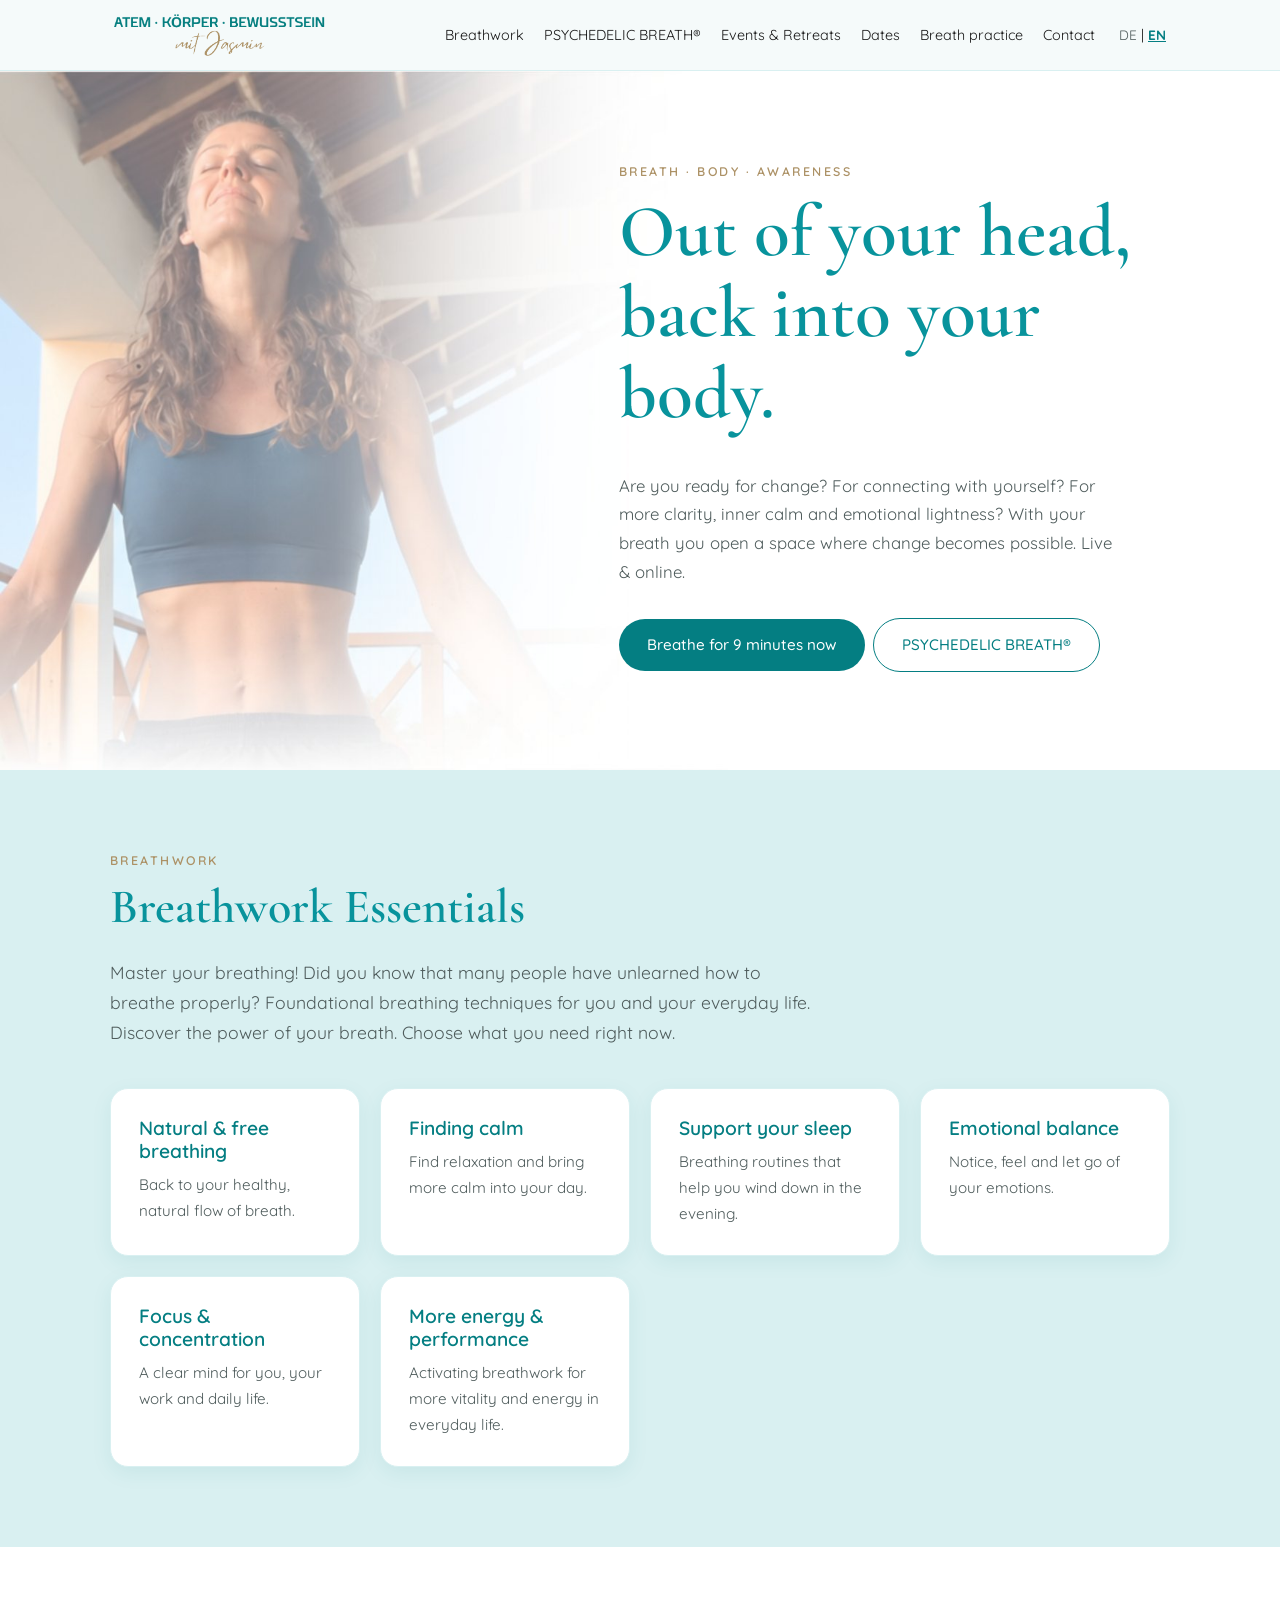
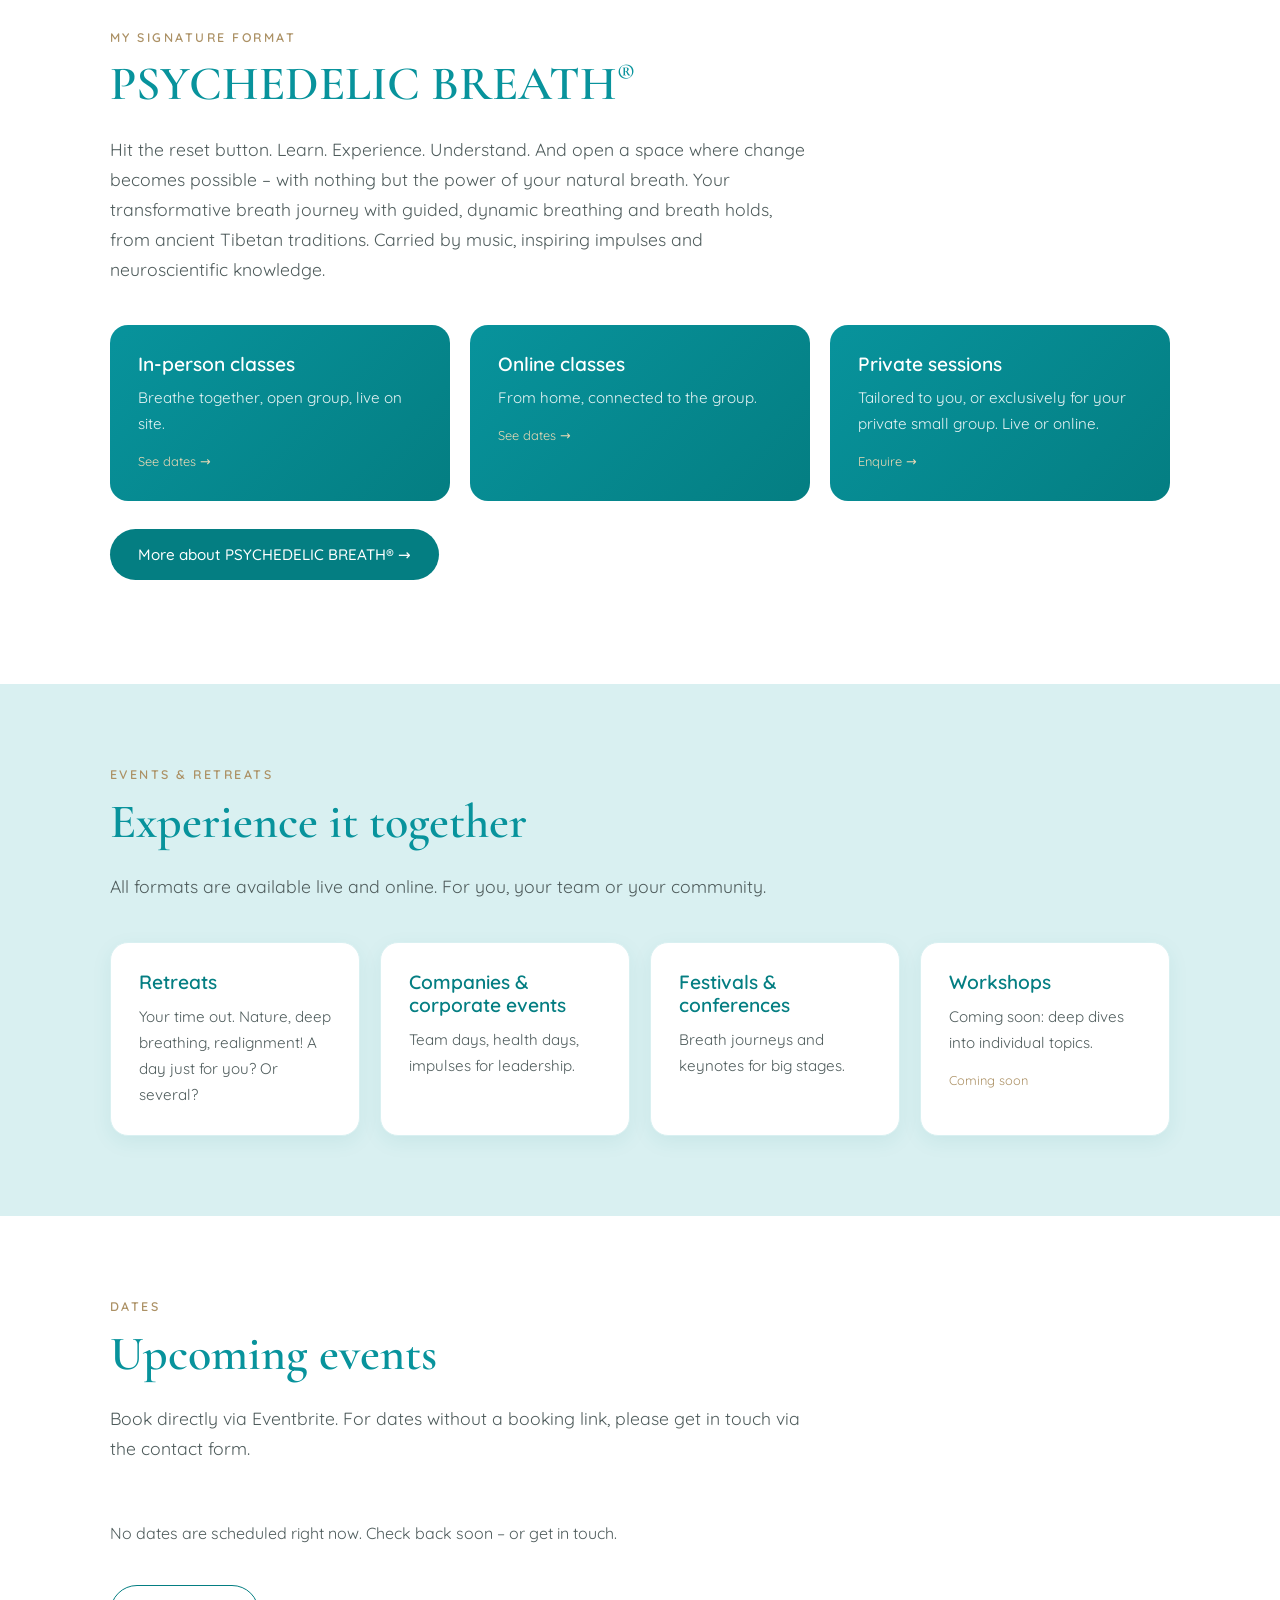
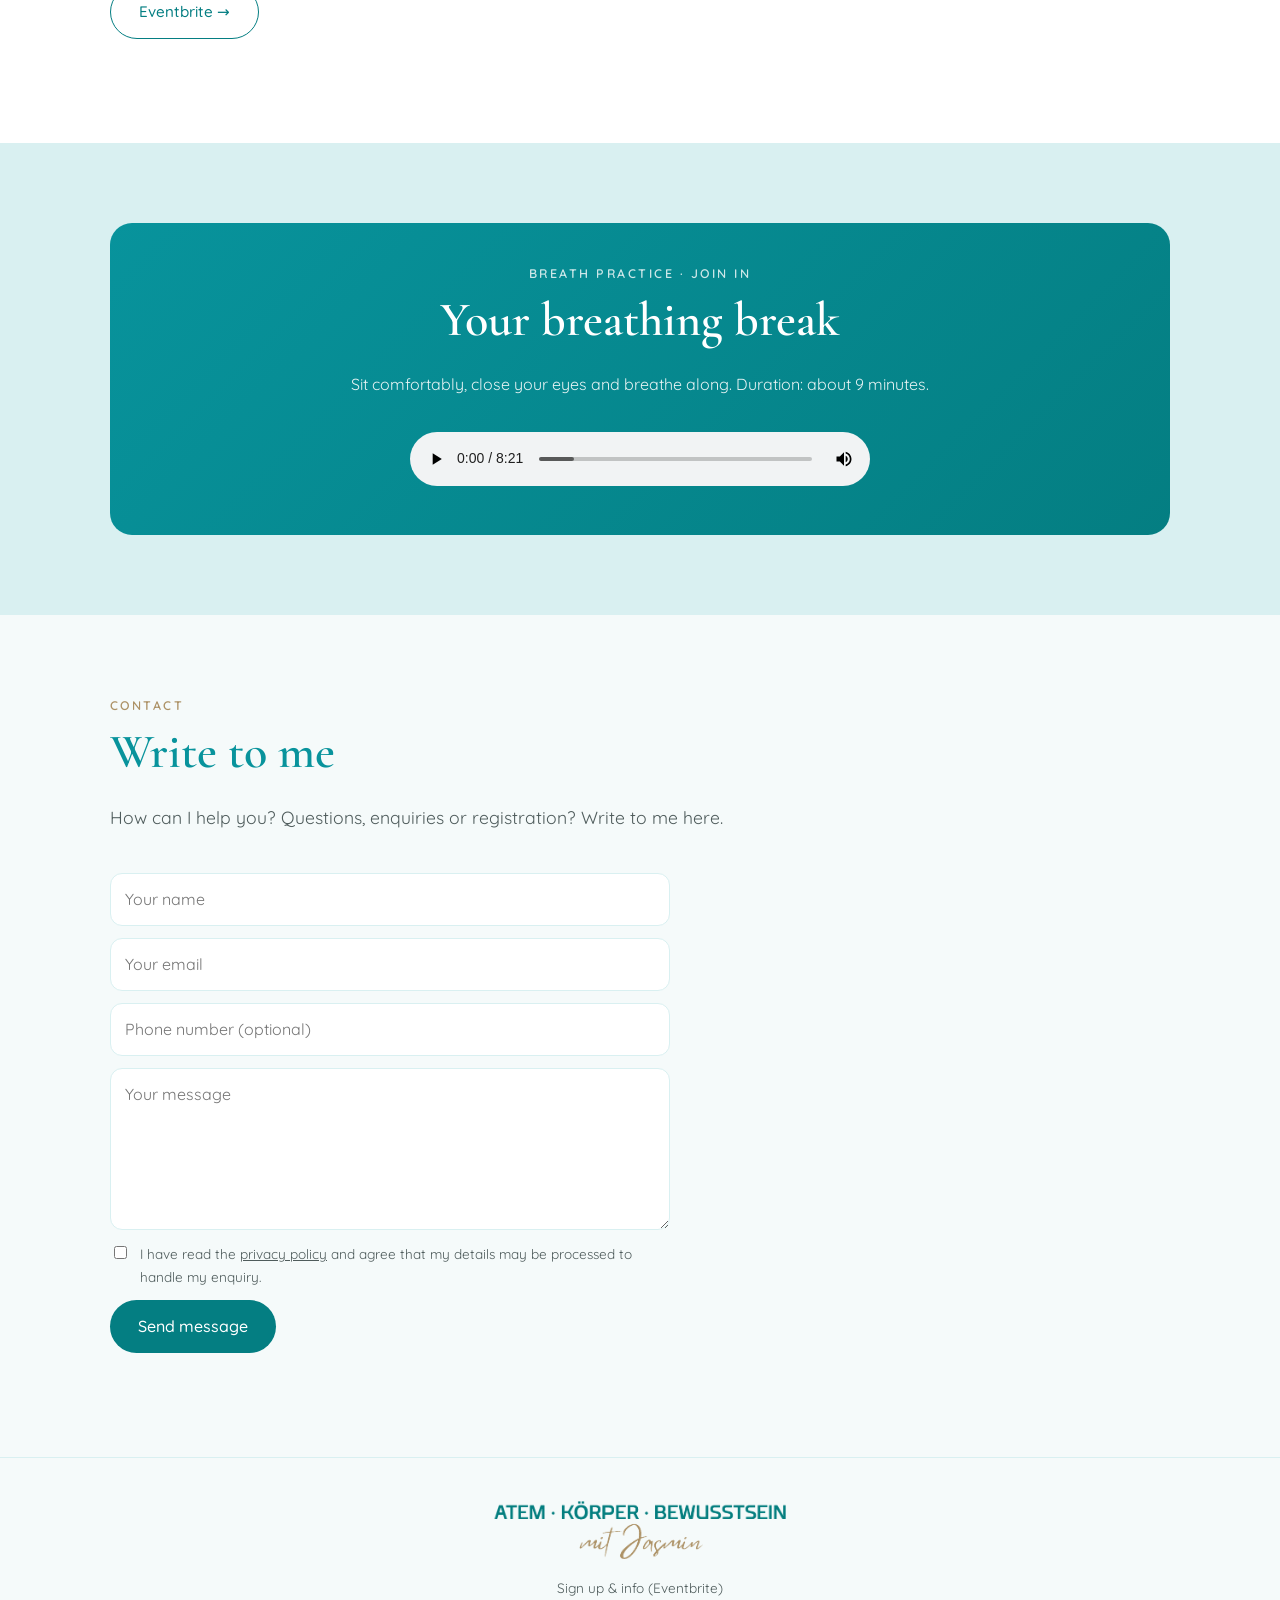
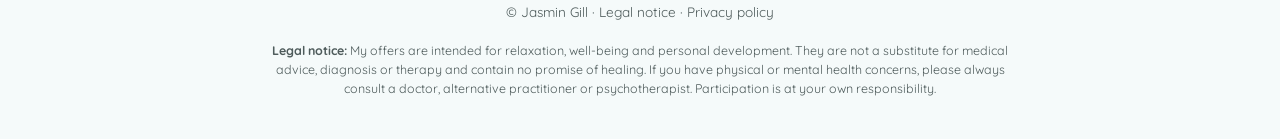
==== commit ac089bec: "Add files via upload" ====
--- a/index.html
+++ b/index.html
@@ -3,6 +3,8 @@
 <head>
 <meta charset="utf-8">
 <meta name="viewport" content="width=device-width, initial-scale=1, viewport-fit=cover">
+<meta name="theme-color" content="#F5FAFA" media="(prefers-color-scheme: light)">
+<meta name="theme-color" content="#035f63" media="(prefers-color-scheme: dark)">
 <title>Jasmin Gill · Breathwork & PSYCHEDELIC BREATH®</title>
 <link rel="stylesheet" href="style.css">
 </head>
@@ -100,7 +102,7 @@
   </form>
 </section>
 
-<section><div class="later" data-i="l0">Später: <strong>Für dich</strong> – Privatpersonen · Unternehmen · Pferdewelt · Partner</div></section>
+<!-- SPÄTER (derzeit ausgeblendet): Für dich – Privatpersonen · Unternehmen · Pferdewelt · Partner -->
 
 <footer>
   <img class="logo-img" src="images/logo.svg" alt="Atem · Körper · Bewusstsein mit Jasmin">
--- a/style.css
+++ b/style.css
@@ -3,12 +3,10 @@
 /* === FARBEN & SCHRIFTEN HIER ANPASSEN === */
 :root{
   --bg:#F5FAFA; --card:#FFFFFF; --text:#191919; --muted:#4F5C5C;
-  --main:#02b8c4; --primary:#047e82; --second:#08939c; --accent:#ac9165; --soft:#D9F0F1;
+  --main:#02b8c4; --primary:#047e82; --second:#08939c; --accent:#ac9165; --soft:#D9F0F1; --bar:#F5FAFA;
   --f-head:'Cormorant Garamond',Georgia,serif; --f-body:Quicksand,system-ui,sans-serif; --f-script:'Herr Von Muellerhoff','Brush Script MT',cursive;
   box-sizing:border-box; padding-top:env(safe-area-inset-top,0px); padding-bottom:env(safe-area-inset-bottom,0px);
 }
-@media (prefers-color-scheme:dark){:root:not([data-theme="light"]){--bg:#0F1616;--card:#182121;--text:#EAF2F2;--muted:#9DB0AF;--primary:#3CC6D2;--second:#02b8c4;--accent:#C9AE7D;--soft:#1F2C2D}}
-:root[data-theme="dark"]{--bg:#0F1616;--card:#182121;--text:#EAF2F2;--muted:#9DB0AF;--primary:#3CC6D2;--second:#02b8c4;--accent:#C9AE7D;--soft:#1F2C2D}
 html{scroll-behavior:smooth;scroll-padding-top:80px}
 *{box-sizing:border-box}
 body{margin:0;background:var(--bg);color:var(--text);font-family:var(--f-body);line-height:1.7}
@@ -16,7 +14,7 @@
 h3{font-family:var(--f-body);font-weight:600;line-height:1.2;margin:0 0 .5em}
 h1{font-size:clamp(2.6rem,7vw,4.6rem)} h2{font-size:clamp(2rem,4.5vw,3rem)} h3{font-size:1.2rem}
 a{color:inherit;text-decoration:none}
-header{position:sticky;top:env(safe-area-inset-top,0px);z-index:9;background:var(--bg);border-bottom:1px solid var(--soft)}
+header{position:sticky;top:env(safe-area-inset-top,0px);z-index:9;background:var(--bar);border-bottom:1px solid var(--soft)}
 nav{max-width:1100px;margin:auto;padding:12px 20px;display:flex;justify-content:space-between;align-items:center;gap:16px;flex-wrap:wrap}
 /* LOGO-PLATZHALTER: später durch <img src="logo.svg" alt="Jasmin Gill"> ersetzen */
 .lockup{display:flex;flex-direction:column;align-items:flex-start;line-height:1}
@@ -49,11 +47,10 @@
 .player h2{color:#fff}.player p{opacity:.9}
 .player audio{width:100%;max-width:460px;margin-top:18px}
 .later{border:1px dashed var(--muted);border-radius:18px;padding:24px;text-align:center;color:var(--muted);font-size:.95rem}
-footer{text-align:center;padding:40px 20px;color:var(--muted);font-size:.85rem;border-top:1px solid var(--soft)}
+footer{background:var(--bar);text-align:center;padding:40px 20px;color:var(--muted);font-size:.85rem;border-top:1px solid var(--soft)}
 footer .lockup{align-items:center;margin-bottom:14px}
 
 .logo-img{height:46px;width:auto;display:block}
-@media(prefers-color-scheme:dark){:root:not([data-theme="light"]) .logo-img{background:#F5FAFA;padding:6px 10px;border-radius:10px}}
 footer .logo-img{height:64px;margin:0 auto 14px}
 .termine{display:grid;gap:14px}
 .termin{display:flex;gap:18px;align-items:center;justify-content:space-between;flex-wrap:wrap;background:var(--card);border:1px solid var(--soft);border-radius:16px;padding:18px 22px}
@@ -87,9 +84,24 @@
 .pagehead{background:linear-gradient(rgba(4,100,105,.40),rgba(4,100,105,.60)),url(images/header-psychedelicbreath.webp) center top/cover no-repeat;min-height:480px;display:flex;flex-direction:column;justify-content:flex-end;align-items:center;padding:80px 20px 56px}
 .pagehead h1,.pagehead p{text-shadow:0 2px 16px rgba(0,0,0,.45)}
 .checks li{padding:16px 20px}.checks li:before{display:none}
-.checks li strong:before{content:"\2022\00a0";color:var(--main);font-size:1.3em;line-height:1}
 .contra-card{background:#08939c;color:#fff;border-radius:18px;padding:30px 36px;display:grid;grid-template-columns:1fr 1fr;gap:0 40px;max-width:820px}
 .contra-card ul{margin:0;padding-left:20px}.contra-card li{padding:5px 0}
 .contra-note{max-width:760px;margin-top:26px;color:var(--muted)}
 @media(max-width:700px){.contra-card{grid-template-columns:1fr;padding:24px}}
 .fmsg{margin:4px 0 0;font-size:.95rem}.fmsg.ok{color:var(--primary)}.fmsg.err{color:#b3261e}
+
+.quote{color:var(--accent)}
+.prose p.quote{font-size:1.7rem;line-height:1.35;margin:8px 0 26px}
+
+@media (prefers-color-scheme:dark){
+:root{--bg:#0F1616;--card:#111818;--text:#EAF2F2;--muted:#B9CFCF;--primary:#3CC6D2;--second:#fff;--accent:#EAD9B5;--soft:#047e82;--bar:#035f63}
+.white h1,.white h2{color:#4fd6e0}
+.btn{background:#02b8c4;color:#062a2c}
+.band .btn.alt{color:#fff;border-color:#fff}
+.white .card{background:linear-gradient(135deg,#047e82,#036d71)}
+.band .card{background:#0d2022}
+.player{background:linear-gradient(135deg,#0d2022,#07191b)}
+.termin{background:#141c1d;border-color:#047e82}
+.logo-img{filter:brightness(0) invert(1)}
+form.kontakt input::placeholder,form.kontakt textarea::placeholder{color:rgba(255,255,255,.6)}
+}
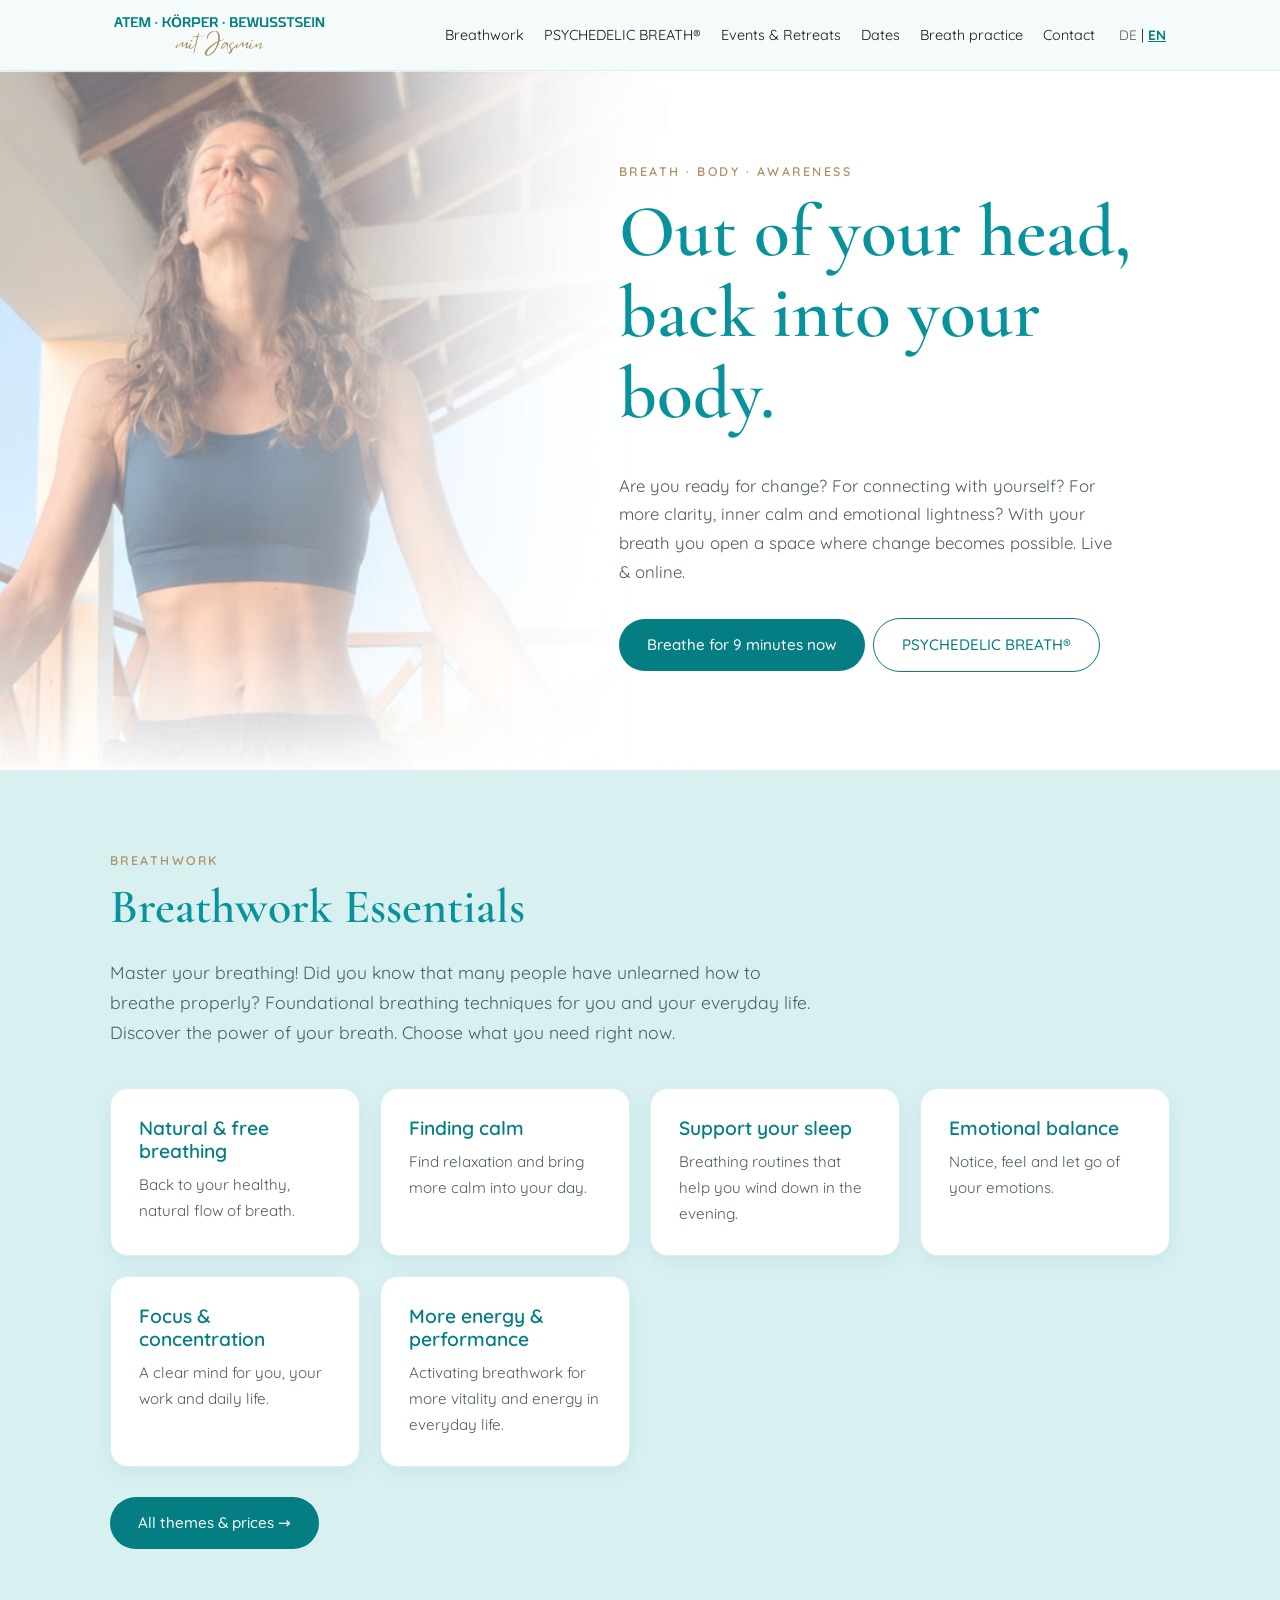
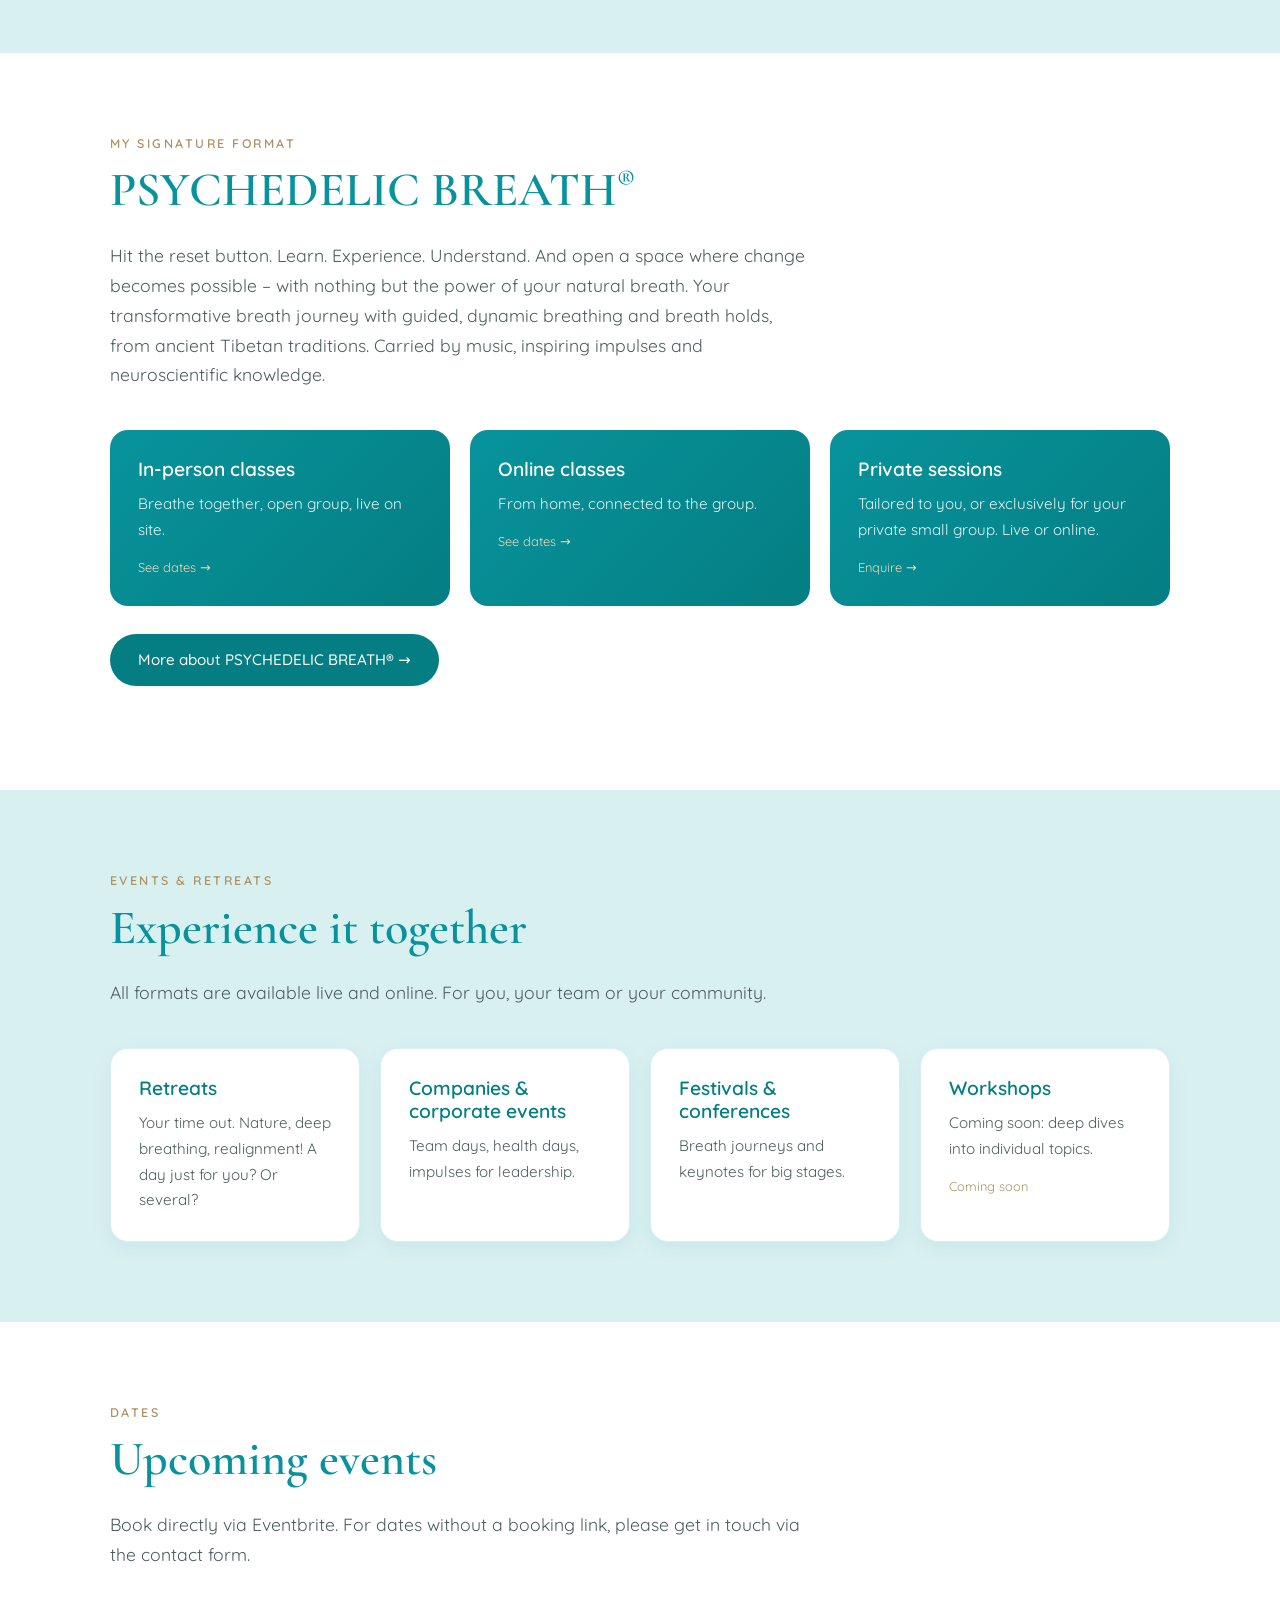
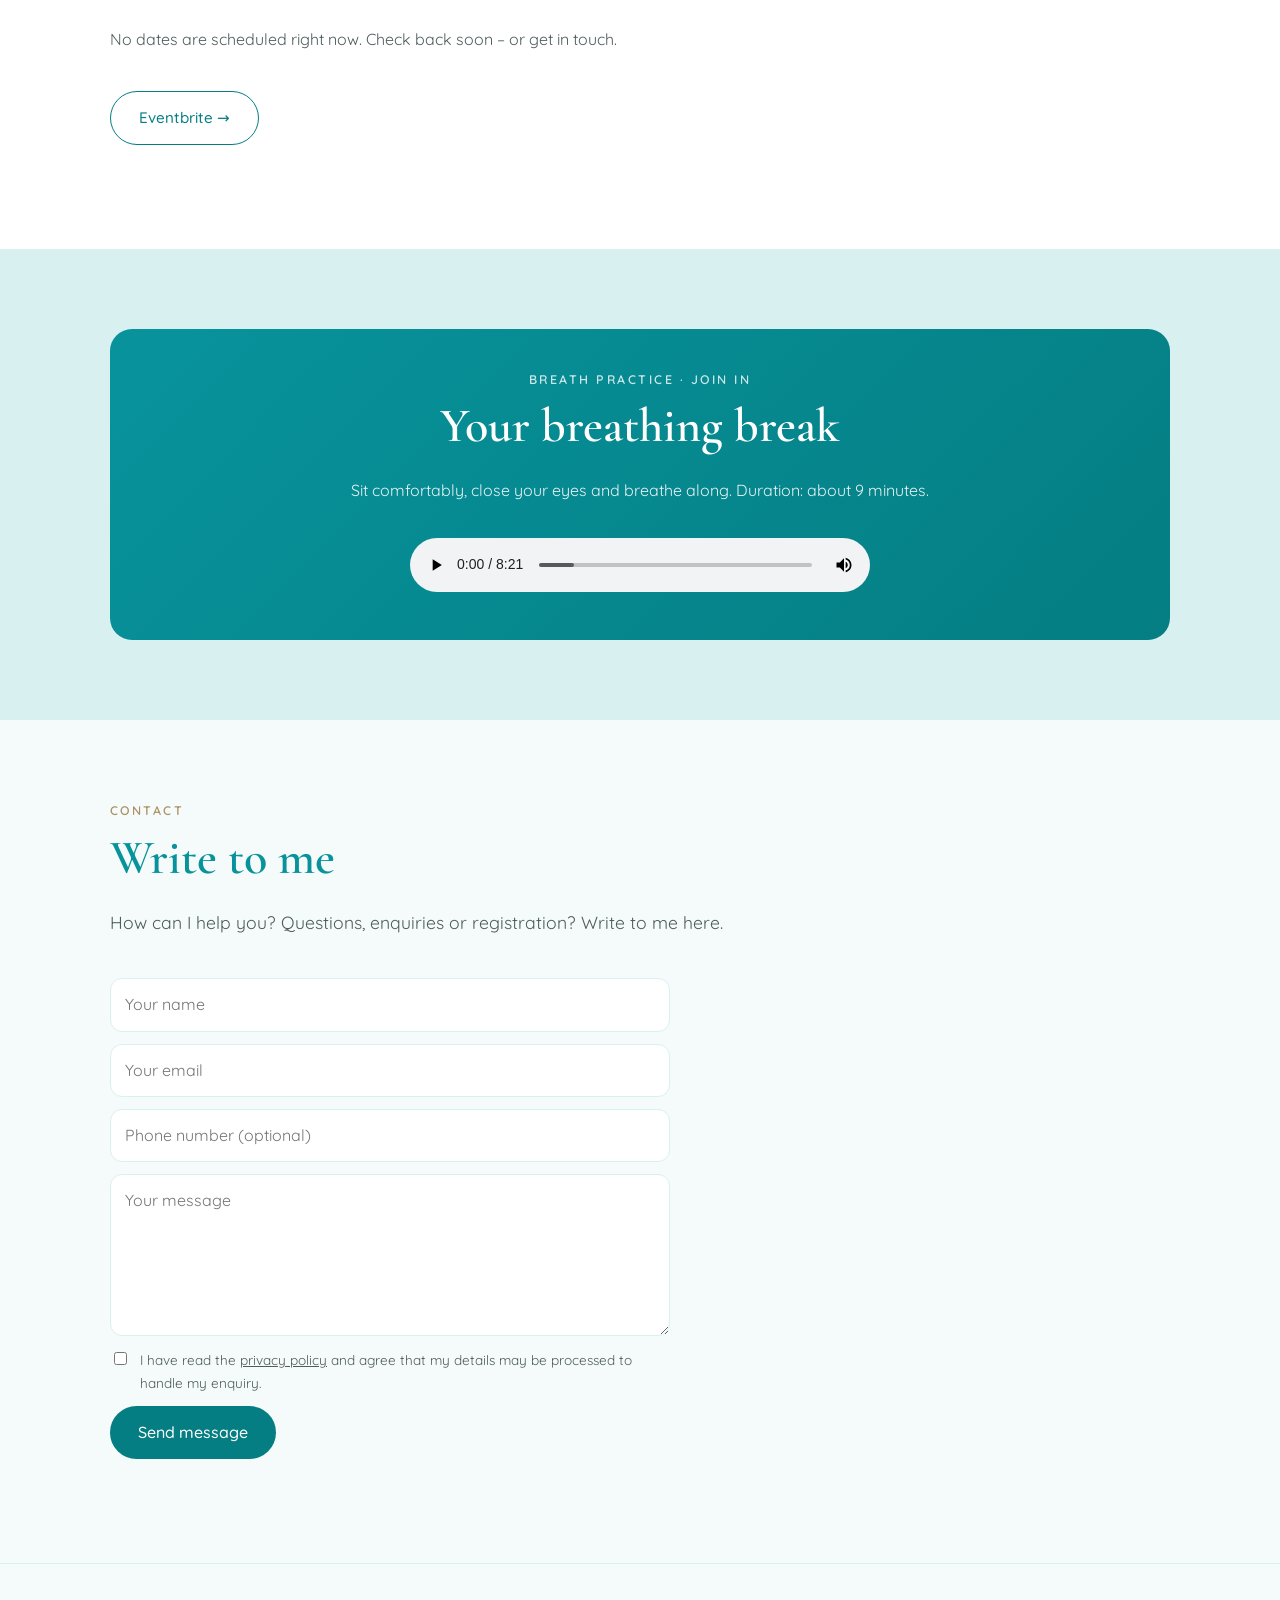
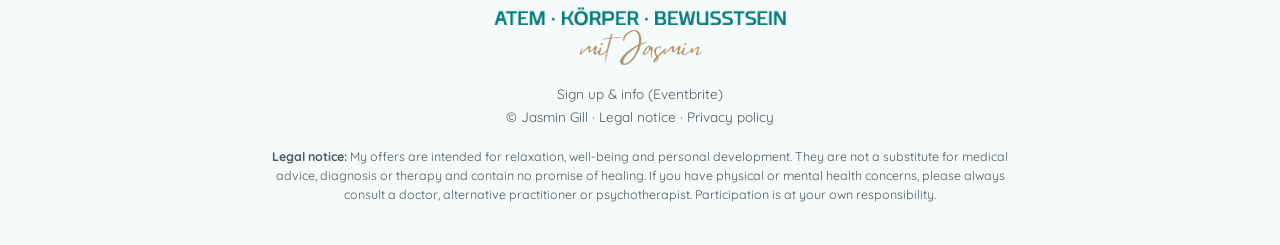
==== commit 9c00984b: "Add files via upload" ====
--- a/index.html
+++ b/index.html
@@ -12,7 +12,7 @@
 <header><nav>
   <a href="#top"><img class="logo-img" src="images/logo.svg" alt="Atem · Körper · Bewusstsein mit Jasmin"></a>
   <ul>
-    <li><a href="#breathwork" data-i="n1">Breathwork</a></li>
+    <li><a href="breathwork-essentials.html" data-i="n1">Breathwork</a></li>
     <li><a href="psychedelic-breath.html">PSYCHEDELIC BREATH®</a></li>
     <li><a href="#events" data-i="n3">Events & Retreats</a></li>
     <li><a href="#termine" data-i="n6">Termine</a></li>
@@ -34,13 +34,14 @@
   <h2 data-i="b1">Breathwork Essentials</h2>
   <p class="lead" data-i="b2">Meistere deine Atmung! Wusstest du, dass viele Menschen verlernt haben richtig zu atmen? Basis-Atemtechniken für dich und deinen Alltag. Entdecke die Kraft deiner Atmung. Wähle, was du gerade brauchst.</p>
   <div class="grid">
-    <a class="card light" href="#"><h3 data-i="c1t">Natürlich &amp; frei atmen</h3><p data-i="c1p">Zurück zu deinem gesunden &amp; natürlichen Atemfluss.</p></a>
-    <a class="card light" href="#"><h3 data-i="c2t">Ruhe finden</h3><p data-i="c2p">Mehr Entspannung und Ruhe für deinen Alltag.</p></a>
-    <a class="card light" href="#"><h3 data-i="c3t">Schlaf unterstützen</h3><p data-i="c3p">Atemroutinen, die dich am Abend zur Ruhe kommen lassen.</p></a>
-    <a class="card light" href="#"><h3 data-i="c4t">Emotionale Balance</h3><p data-i="c4p">Deine Gefühle wahrnehmen, fühlen und loslassen.</p></a>
-    <a class="card light" href="#"><h3 data-i="c5t">Fokus &amp; Konzentration</h3><p data-i="c5p">Klarer Kopf für Dich, deine Arbeit und den Alltag.</p></a>
-    <a class="card light" href="#"><h3 data-i="c6t">Mehr Energie &amp; Leistung</h3><p data-i="c6p">Aktivierende Atmung für mehr Vitalität und Energie im Alltag.</p></a>
+    <a class="card light" href="breathwork-essentials.html#natuerlich"><h3 data-i="c1t">Natürlich &amp; frei atmen</h3><p data-i="c1p">Zurück zu deinem gesunden &amp; natürlichen Atemfluss.</p></a>
+    <a class="card light" href="breathwork-essentials.html#ruhe"><h3 data-i="c2t">Ruhe finden</h3><p data-i="c2p">Mehr Entspannung und Ruhe für deinen Alltag.</p></a>
+    <a class="card light" href="breathwork-essentials.html#schlaf"><h3 data-i="c3t">Schlaf unterstützen</h3><p data-i="c3p">Atemroutinen, die dich am Abend zur Ruhe kommen lassen.</p></a>
+    <a class="card light" href="breathwork-essentials.html#emotional"><h3 data-i="c4t">Emotionale Balance</h3><p data-i="c4p">Deine Gefühle wahrnehmen, fühlen und loslassen.</p></a>
+    <a class="card light" href="breathwork-essentials.html#fokus"><h3 data-i="c5t">Fokus &amp; Konzentration</h3><p data-i="c5p">Klarer Kopf für Dich, deine Arbeit und den Alltag.</p></a>
+    <a class="card light" href="breathwork-essentials.html#energie"><h3 data-i="c6t">Mehr Energie &amp; Leistung</h3><p data-i="c6p">Aktivierende Atmung für mehr Vitalität und Energie im Alltag.</p></a>
   </div>
+  <p style="margin-top:30px"><a class="btn" href="breathwork-essentials.html" data-i="bwb">Alle Themen &amp; Preise →</a></p>
 </section></div>
 
 <div class="white" id="pb"><section>
@@ -138,9 +139,10 @@
 l0:"Later: <strong>For you</strong> – Individuals · Companies · The horse world · Partners",
 f1:"Sign up &amp; info (Eventbrite)",f2:"Legal notice · Privacy",
 k0b:"Write to me",n6:"Dates",t0:"Dates",t1:"Upcoming events",t2:"Book directly via Eventbrite. For dates without a booking link, please get in touch via the contact form.",
-k0:"Contact",k1:"How can I help you? Questions, enquiries or registration? Write to me here.",k4:"Send message",pm:"More about PSYCHEDELIC BREATH® →",dis:"<strong>Legal notice:</strong> My offers are intended for relaxation, well-being and personal development. They are not a substitute for medical advice, diagnosis or therapy and contain no promise of healing. If you have physical or mental health concerns, please always consult a doctor, alternative practitioner or psychotherapist. Participation is at your own responsibility.",fi:"Legal notice",fd:"Privacy policy",k5:"I have read the <a href=\"datenschutz.html\">privacy policy</a> and agree that my details may be processed to handle my enquiry.",kb:"Body &amp; awareness work",w00:"Experience",w0:"Your space of possibilities",x00:"Please note",x10:"If one of these health conditions applies to you, I kindly ask you not to take part. If you are unsure, please talk to me beforehand and also consult your doctor."};
+k0:"Contact",k1:"How can I help you? Questions, enquiries or registration? Write to me here.",k4:"Send message",pm:"More about PSYCHEDELIC BREATH® →",dis:"<strong>Legal notice:</strong> My offers are intended for relaxation, well-being and personal development. They are not a substitute for medical advice, diagnosis or therapy and contain no promise of healing. If you have physical or mental health concerns, please always consult a doctor, alternative practitioner or psychotherapist. Participation is at your own responsibility.",fi:"Legal notice",fd:"Privacy policy",k5:"I have read the <a href=\"datenschutz.html\">privacy policy</a> and agree that my details may be processed to handle my enquiry.",kb:"Body &amp; awareness work",w00:"Experience",w0:"Your space of possibilities",x00:"Please note",x10:"If one of these health conditions applies to you, I kindly ask you not to take part. If you are unsure, please talk to me beforehand and also consult your doctor.",gt1:"Open group",gt2:"Private group · 3–6 people",gt3:"1:1",g1d:"Fixed dates, various locations, open group size",g1db:"Fixed dates, various locations, open group size, approx. 45–60 min.",g2d:"Introductory call included · flexible dates · location by arrangement · individual focus",pl:"In person",po:"Online",pp:"per person",pn:"All prices in euros. As a small business under § 19 UStG, no VAT is charged.",bwph:"Breathwork Essentials – formats &amp; prices",pbph:"PSYCHEDELIC BREATH® – formats &amp; prices",ptm:"See upcoming dates →",bwb:"All themes &amp; prices →"};
 </script>
 <script src="termine.js"></script>
 <script src="app.js"></script>
+<script src="menu.js"></script>
 </body>
 </html>
--- a/style.css
+++ b/style.css
@@ -29,7 +29,7 @@
 .hero{max-width:1100px;margin:auto;padding:90px 20px;min-height:540px;display:flex;justify-content:flex-end;align-items:center}
 .hero>div{width:52%}
 .hero h1{color:#08939c}.hero p{color:#4F5C5C;max-width:500px;margin:0 0 32px;font-size:1.05rem}
-@media(max-width:760px){.herowrap{background-size:auto 340px;background-position:left top}.hero{display:block;padding-top:310px}.hero>div{width:100%}}
+@media(max-width:760px){.herowrap{background-size:auto 330px;background-position:left top}.hero{display:block;padding-top:360px;min-height:0}.hero>div{width:100%}}
 .btn{display:inline-block;background:var(--primary);color:#fff;padding:13px 28px;border-radius:40px;font-weight:500;font-size:.95rem;margin:0 8px 8px 0}
 .btn.alt{background:none;border:1px solid var(--primary);color:var(--primary)}
 .eyebrow{text-transform:uppercase;letter-spacing:.2em;font-size:.78rem;font-weight:600;color:var(--accent);margin-bottom:10px}
@@ -93,8 +93,23 @@
 .quote{color:var(--accent)}
 .prose p.quote{font-size:1.7rem;line-height:1.35;margin:8px 0 26px}
 
+.pagehead.plain{background:linear-gradient(135deg,#08939c,#047e82);min-height:340px;justify-content:center}
+.chiplabel{font-weight:600;margin:30px 0 10px!important;color:var(--muted)}
+.chips{display:flex;flex-wrap:wrap}
+.chips a{display:inline-block;padding:8px 18px;border:1px solid var(--primary);border-radius:30px;color:var(--primary);font-size:.92rem;margin:0 8px 10px 0;transition:background .2s,color .2s}
+.chips a:hover{background:var(--primary);color:#fff}
+.dauer{margin:0 0 22px;font-weight:600;color:var(--primary)}
+.session .sub{font-family:var(--f-head);font-size:1.6rem;line-height:1.3;color:var(--primary);margin:0 0 1.1em!important}
+.minilabel{font-weight:700;margin:1.5em 0 .4em!important}
+.dolist{margin:0 0 1.5em;padding-left:1.2em}.dolist li{padding:4px 0}.dolist li::marker{color:var(--main)}
+.fordich{background:var(--card);border-left:4px solid var(--accent);border-radius:0 14px 14px 0;padding:18px 22px;max-width:700px}
+.hinweis{font-size:.88rem!important;color:var(--muted);margin-top:2em!important}
+
+.band .dauer{color:#036569}
+.band .chips a{color:#036569;border-color:#036569}.band .chips a:hover{background:#036569;color:#fff}
+
 @media (prefers-color-scheme:dark){
-:root{--bg:#0F1616;--card:#111818;--text:#EAF2F2;--muted:#B9CFCF;--primary:#3CC6D2;--second:#fff;--accent:#EAD9B5;--soft:#047e82;--bar:#035f63}
+:root{--bg:#0F1616;--card:#111818;--text:#EAF2F2;--muted:#B9CFCF;--primary:#3CC6D2;--second:#fff;--accent:#ac9165;--soft:#047e82;--bar:#035f63}
 .white h1,.white h2{color:#4fd6e0}
 .btn{background:#02b8c4;color:#062a2c}
 .band .btn.alt{color:#fff;border-color:#fff}
@@ -104,4 +119,79 @@
 .termin{background:#141c1d;border-color:#047e82}
 .logo-img{filter:brightness(0) invert(1)}
 form.kontakt input::placeholder,form.kontakt textarea::placeholder{color:rgba(255,255,255,.6)}
+.band .eyebrow{color:#EAD9B5}
+.band .sub{color:#EAD9B5}
+.band .dauer,.band .dolist li{color:#fff}
+.band .chips a{color:#fff;border-color:#fff}.band .chips a:hover{background:#fff;color:#035f63}
 }
+
+.pd{margin-bottom:12px!important}
+.pr{display:flex;justify-content:space-between;gap:12px;border-top:1px solid rgba(255,255,255,.28);padding:9px 0;font-size:.97rem}
+.pr b{font-weight:600}.pr b span{font-weight:400;font-size:.85em}
+.card.light .pr{border-color:var(--soft)}.card.light .pr b{color:var(--primary)}
+.card small.det{display:block;margin-top:12px;color:rgba(255,255,255,.88);font-size:.82rem;line-height:1.5}
+.card.light small.det{color:var(--muted)}
+.ph{margin:52px 0 18px;font-size:1.3rem;color:var(--primary)}
+.pnote{margin:18px 0 0;font-size:.82rem;color:var(--muted)}
+/* Off-Canvas-Menü */
+.menu-btn{display:none;background:none;border:0;padding:8px;cursor:pointer;width:46px;height:46px;position:relative;z-index:40}
+.menu-btn span{display:block;height:2px;background:var(--primary);margin:6px 7px;border-radius:2px;transition:transform .25s,opacity .25s}
+.menu-backdrop{display:none}
+@media(max-width:860px){
+  nav{flex-wrap:nowrap}
+  .menu-btn{display:block}
+  nav ul{position:fixed;top:0;right:0;bottom:0;width:min(82vw,320px);flex-direction:column;flex-wrap:nowrap;align-items:flex-start;gap:0;padding:calc(76px + env(safe-area-inset-top,0px)) 28px 28px;background:var(--bg);box-shadow:-10px 0 30px rgba(0,0,0,.2);transform:translateX(105%);visibility:hidden;transition:transform .3s,visibility .3s;z-index:30;font-size:1.1rem;overflow-y:auto}
+  nav ul li{width:100%;padding:12px 0;border-bottom:1px solid var(--soft)}
+  nav ul li.langs{border:0;margin-top:8px}
+  .menu-backdrop{display:block;position:fixed;inset:0;background:rgba(0,0,0,.4);opacity:0;pointer-events:none;transition:opacity .3s;z-index:25}
+  body.menu-open{overflow:hidden}
+  body.menu-open nav ul{transform:none;visibility:visible}
+  body.menu-open .menu-backdrop{opacity:1;pointer-events:auto}
+  body.menu-open .menu-btn span:nth-child(1){transform:translateY(8px) rotate(45deg)}
+  body.menu-open .menu-btn span:nth-child(2){opacity:0}
+  body.menu-open .menu-btn span:nth-child(3){transform:translateY(-8px) rotate(-45deg)}
+}
+
+/* Essentials-Kapitel */
+.es-sec>.es{padding-top:72px;padding-bottom:72px}
+.es{display:grid;grid-template-columns:minmax(0,1fr) minmax(0,1fr);gap:56px;align-items:center}
+.es.rev .es-media{order:2}
+.es-media{position:relative;border-radius:28px;overflow:hidden;aspect-ratio:4/5;background:#036569;box-shadow:0 22px 50px rgba(3,95,99,.28)}
+.es-media img{position:absolute;inset:0;width:100%;height:100%;object-fit:cover;object-position:var(--op,50% 50%);filter:saturate(.88)}
+.es-media::after{content:"";position:absolute;inset:0;background:linear-gradient(180deg,rgba(3,95,99,0) 0%,rgba(3,95,99,.06) 36%,rgba(2,64,68,.62) 62%,rgba(2,58,62,.90) 100%)}
+.es-media.cap-top::after{background:linear-gradient(0deg,rgba(3,95,99,0) 0%,rgba(3,95,99,.06) 40%,rgba(2,64,68,.55) 66%,rgba(2,58,62,.88) 100%)}
+.es-cap{position:absolute;left:0;right:0;bottom:0;z-index:2;padding:32px 34px 34px;color:#fff}
+.es-media.cap-top .es-cap{bottom:auto;top:0}
+.es-no{display:block;font-size:.78rem;font-weight:600;letter-spacing:.24em;color:#EAD9B5;margin-bottom:10px}
+.es .es-cap h2{font-family:var(--f-head);font-weight:600;font-size:clamp(2rem,3.4vw,2.9rem);line-height:1.05;color:#fff;margin:0 0 12px;text-shadow:0 2px 18px rgba(0,0,0,.35)}
+.es-sub{font-family:var(--f-head);font-size:1.4rem;line-height:1.3;margin:0;color:#fff;text-shadow:0 1px 12px rgba(0,0,0,.4)}
+.es-body p{font-size:1.04rem;line-height:1.8;margin:0 0 1em}
+.es-list{list-style:none;padding:0;margin:0 0 1.6em;display:grid;grid-template-columns:1fr 1fr;gap:10px}
+.es-list li{background:var(--card);border:1px solid var(--soft);border-left:3px solid var(--main);border-radius:12px;padding:12px 14px;font-size:.93rem;line-height:1.5}
+.es .fordich{max-width:none}
+.chips.dark a{background:#047e82;border-color:#047e82;color:#fff}
+.chips.dark a:hover{background:#036569;border-color:#036569;color:#fff}
+@media(max-width:860px){
+  .es-sec>.es{padding-top:44px;padding-bottom:48px}
+  .es{grid-template-columns:1fr;gap:28px}
+  .es.rev .es-media{order:0}
+  .es-media{aspect-ratio:4/3;border-radius:22px}
+  .es-cap{padding:22px 22px 24px}
+  .es .es-cap h2{font-size:2rem;margin-bottom:8px}
+  .es-sub{font-size:1.2rem}
+}
+@media(max-width:560px){.es-list{grid-template-columns:1fr}}
+
+/* Nach-oben-Button */
+.totop{position:fixed;right:max(16px,env(safe-area-inset-right,0px));bottom:max(18px,calc(env(safe-area-inset-bottom,0px) + 12px));width:48px;height:48px;border-radius:50%;border:0;background:#047e82;color:#fff;cursor:pointer;display:flex;align-items:center;justify-content:center;box-shadow:0 8px 22px rgba(3,95,99,.35);opacity:0;visibility:hidden;transform:translateY(12px);transition:opacity .25s,transform .25s,visibility .25s,background .2s;z-index:20}
+.totop.show{opacity:1;visibility:visible;transform:none}
+.totop:hover{background:#036569}.totop:focus-visible{outline:3px solid #EAD9B5;outline-offset:3px}
+.totop svg{width:22px;height:22px}
+body.menu-open .totop{opacity:0;visibility:hidden}
+@media (prefers-color-scheme:dark){.totop{background:#02b8c4;color:#062a2c}.totop:hover{background:#3CC6D2}}
+@media (prefers-reduced-motion:reduce){.totop{transition:none}}
+
+@media(max-width:860px){
+.es-media::after{background:linear-gradient(180deg,rgba(3,95,99,.10) 0%,rgba(2,64,68,.55) 38%,rgba(2,58,62,.92) 100%)}
+.es-media.cap-top::after{background:linear-gradient(0deg,rgba(3,95,99,.10) 0%,rgba(2,64,68,.55) 38%,rgba(2,58,62,.92) 100%)}
+}
